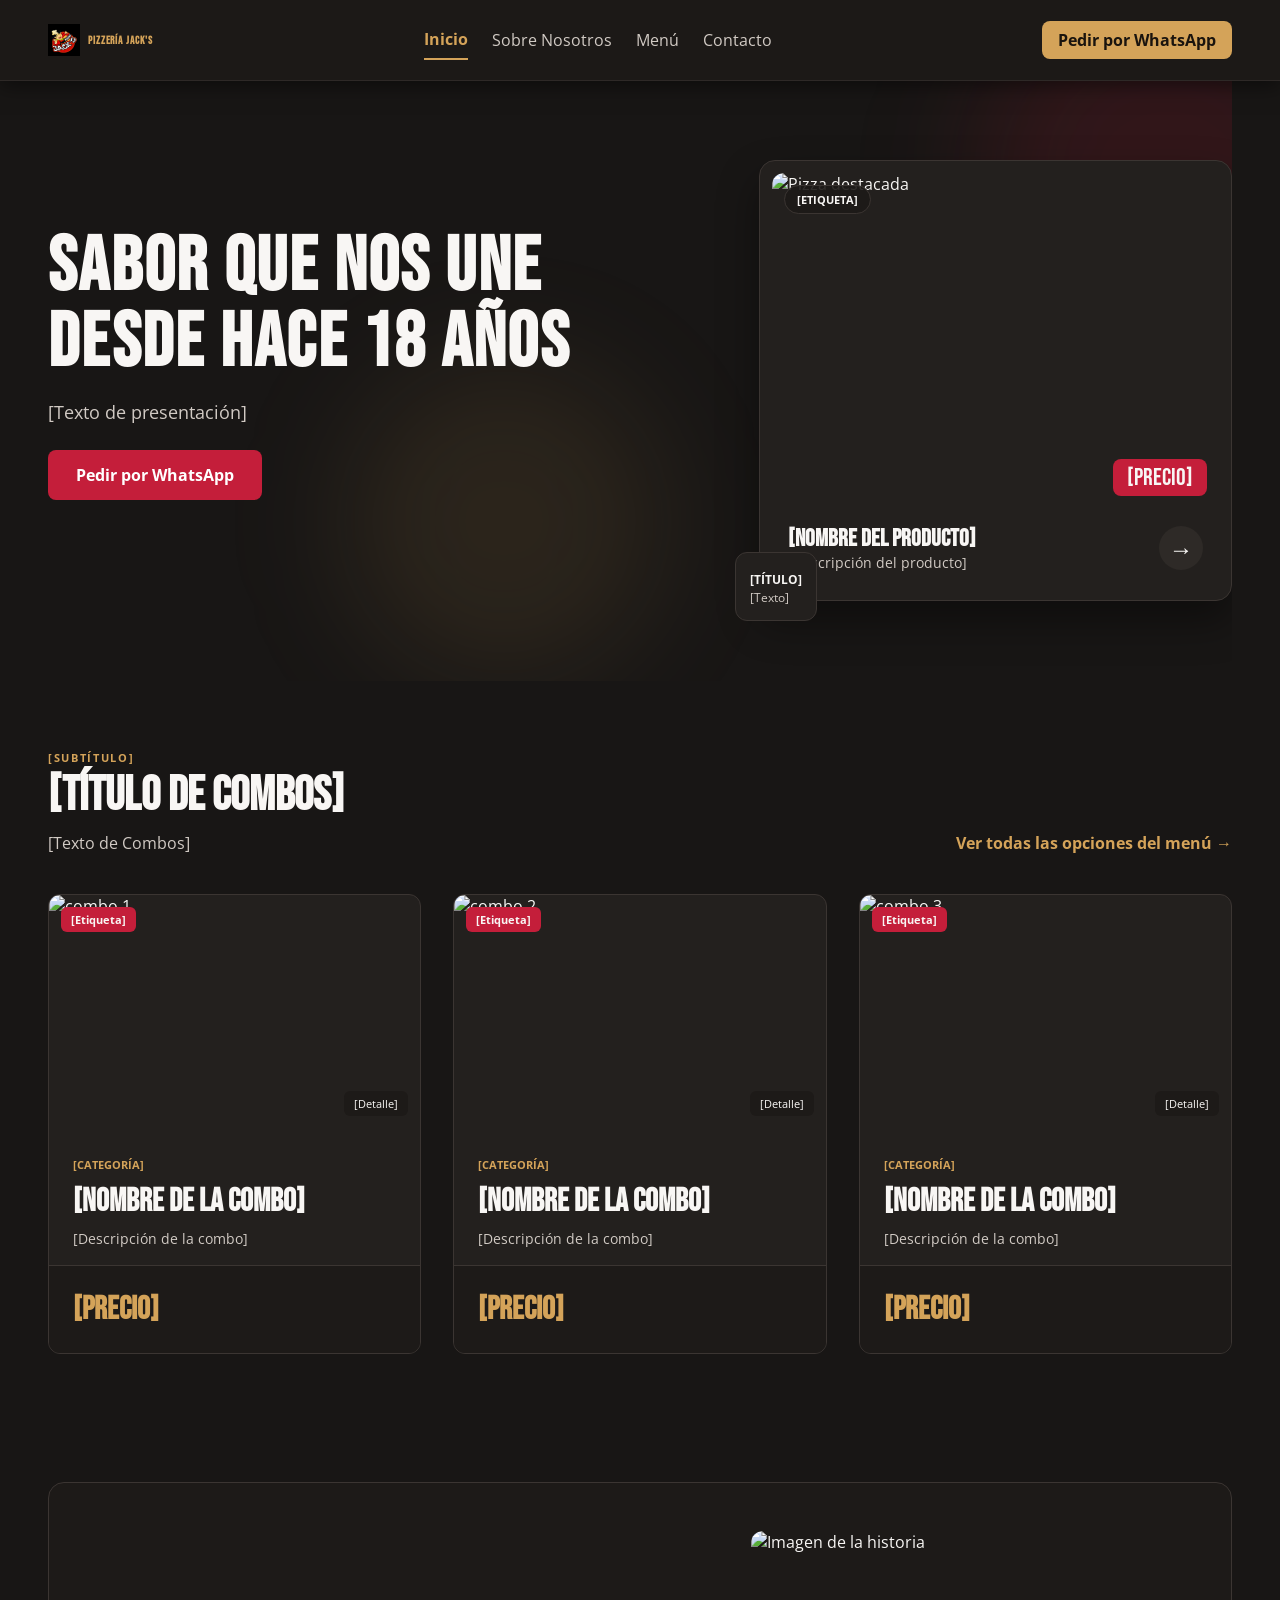
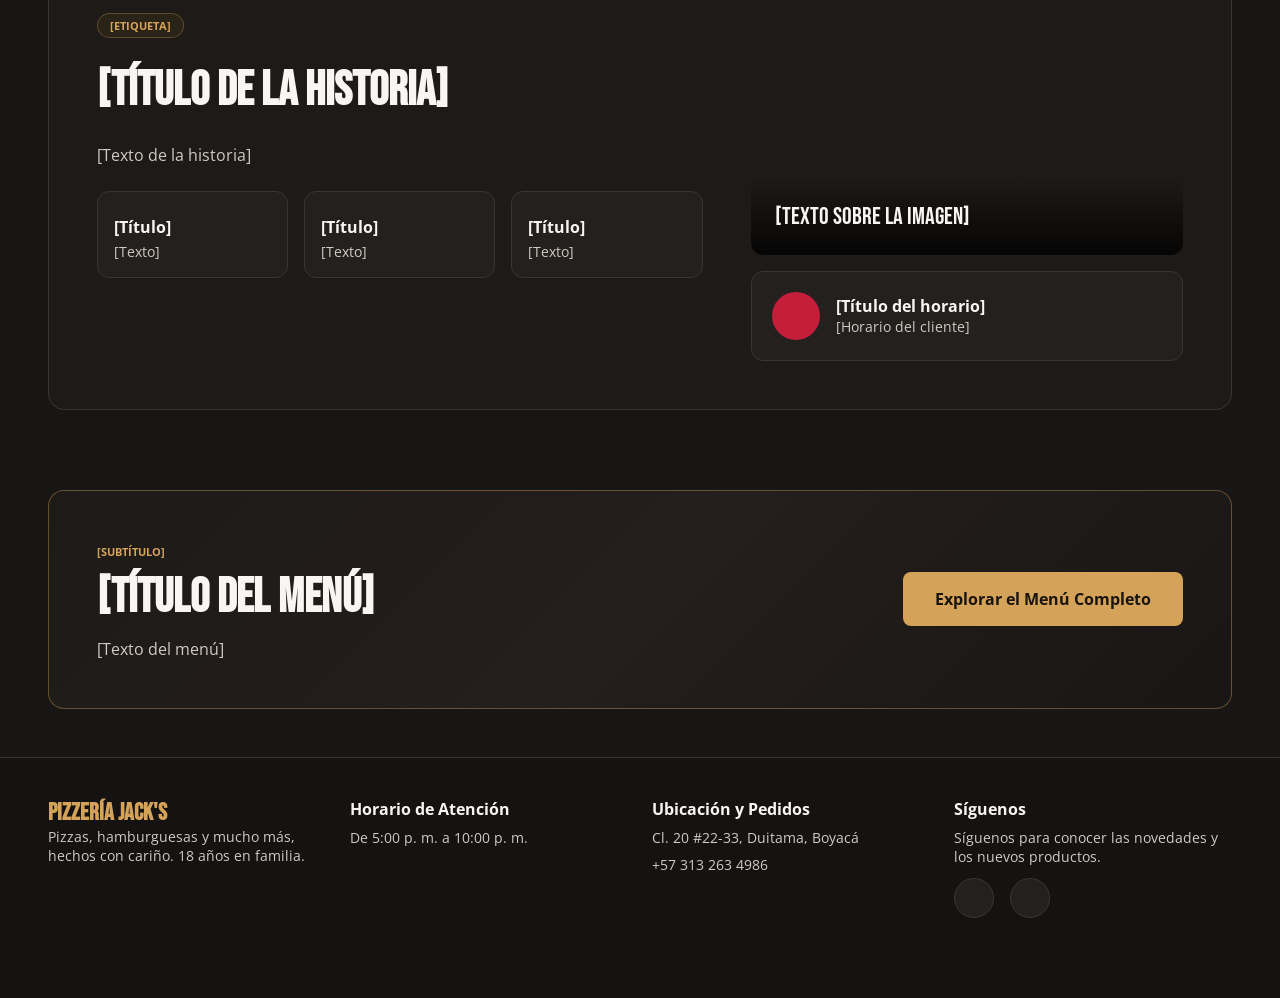
==== index.html @ e5edaada "Cambios" ====
<!DOCTYPE html>
<html lang="es">
<head>
    <meta charset="utf-8">
    <meta content="width=device-width, initial-scale=1.0" name="viewport">

    <title>Pizzería JACK'S</title>

    <link href="https://fonts.googleapis.com" rel="preconnect">
    <link crossorigin="" href="https://fonts.gstatic.com" rel="preconnect">
    <link href="https://fonts.googleapis.com/css2?family=Bebas+Neue&family=Open+Sans:wght@300..800&display=swap" rel="stylesheet">

    <link rel="stylesheet" href="css/styles.css">
</head>

<body>
 
    <header class="header">
        <div class="header-contenido">

            <div class="logo-contenedor">
                <img
                    src="assets/logo/logo-jacks.jpeg"
                    alt="Pizzería JACK'S Logo"
                    class="logo"
                >

                <div class="nombre-pizzeria">
                    <span>Pizzería JACK'S</span>
                </div>
            </div>

            <!-- Botón para abrir el menú en celulares -->
            <button
                class="boton-menu-movil"
                type="button"
                aria-label="Abrir menú de navegación"
                aria-expanded="false"
                aria-controls="menu-principal"
            >
                <span></span>
                <span></span>
                <span></span>
            </button>

            <nav
                class="navegacion"
                id="menu-principal"
                aria-label="Navegación principal"
            >
                <a href="index.html" class="activo">Inicio</a>
                <a href="sobre-nosotros.html">Sobre Nosotros</a>
                <a href="menu.html">Menú</a>
                <a href="contacto.html">Contacto</a>
            </nav>

            <div class="acciones">
                <a
                    class="boton-whatsapp"
                    href="https://api.whatsapp.com/send?phone=573132634986"
                    target="_blank"
                    rel="noopener noreferrer"
                >
                    <span class="texto-boton-whatsapp">
                        Pedir por WhatsApp
                    </span>
                </a>
            </div>

        </div>
    </header>




    <main>

    <section class="hero">

        <div class="decoracion decoracion-derecha"></div>
        <div class="decoracion decoracion-izquierda"></div>

        <div class="hero-grid">

            <div class="hero-texto">

                <h1>Sabor que nos une desde hace 18 años</h1>

                <p>[Texto de presentación]</p>

                <div class="botones">
                    <a
                        href="https://api.whatsapp.com/send?phone=573132634986"
                        target="_blank"
                        class="boton-pedir"
                    >
                        Pedir por WhatsApp
                    </a>
                </div>

            </div>


            <div class="pizza-destacada">

                <div class="pizza-card">

                    <div class="pizza-imagen">
                        <img src="" alt="Pizza destacada">

                        <span class="estrella">[Etiqueta]</span>
                        <span class="precio">[Precio]</span>
                    </div>

                    <div class="pizza-info">
                        <div>
                            <h2>[Nombre del producto]</h2>
                            <p>[Descripción del producto]</p>
                        </div>

                        <a
                            href="https://api.whatsapp.com/send?phone=573132634986"
                            target="_blank"
                            class="flecha"
                        >
                            →
                        </a>
                    </div>

                </div>

                <div class="recien-horneada">
                    
                    <div>
                        <strong>[Título]</strong>
                        <p>[Texto]</p>
                    </div>
                </div>

            </div>

        </div>
    </section>


    <section class="Combos" id="combos">

        <div class="titulo-seccion">
            <div>
                <span class="mini-titulo">[Subtítulo]</span>
                <h2>[Título de Combos]</h2>
                <p>[Texto de Combos]</p>
            </div>

            <a href="#">Ver todas las opciones del menú →</a>
        </div>


        <div class="Combos-grid">

            <div class="combo-card">
                <div class="combo-imagen">
                    <img src="" alt="combo 1">
                    <span>[Etiqueta]</span>
                    <small>[Detalle]</small>
                </div>

                <div class="combo-contenido">
                    <span>[Categoría]</span>
                    <h3>[Nombre de la combo]</h3>
                    <p>[Descripción de la combo]</p>

                    <div class="combo-precio">
                        <div>
                            <strong>[Precio]</strong>
                        </div>

                    </div>
                </div>
            </div>


            <div class="combo-card">
                <div class="combo-imagen">
                    <img src="" alt="combo 2">
                    <span>[Etiqueta]</span>
                    <small>[Detalle]</small>
                </div>

                <div class="combo-contenido">
                    <span>[Categoría]</span>
                    <h3>[Nombre de la combo]</h3>
                    <p>[Descripción de la combo]</p>

                    <div class="combo-precio">
                        <div>
                            <strong>[Precio]</strong>
                        </div>

                        <!--<a href="#">🛒 Pedir Esta combo</a>-->
                    </div>
                </div>
            </div>


            <div class="combo-card">
                <div class="combo-imagen">
                    <img src="" alt="combo 3">
                    <span>[Etiqueta]</span>
                    <small>[Detalle]</small>
                </div>

                <div class="combo-contenido">
                    <span>[Categoría]</span>
                    <h3>[Nombre de la combo]</h3>
                    <p>[Descripción de la combo]</p>

                    <div class="combo-precio">
                        <div>
                            <strong>[Precio]</strong>
                        </div>
                    </div>
                </div>
            </div>

        </div>
    </section>


    <section class="esencia" id="nosotros">

        <div class="esencia-contenido">

            <div class="historia">
                <span class="etiqueta">[Etiqueta]</span>

                <h2>[Título de la historia]</h2>

                <p>[Texto de la historia]</p>

                <div class="pilares">

                    <div>
                        <span></span>
                        <h4>[Título]</h4>
                        <p>[Texto]</p>
                    </div>

                    <div>
                        <span></span>
                        <h4>[Título]</h4>
                        <p>[Texto]</p>
                    </div>

                    <div>
                        <span></span>
                        <h4>[Título]</h4>
                        <p>[Texto]</p>
                    </div>

                </div>
            </div>


            <div class="visual">

                <div class="visual-imagen">
                    <img src="" alt="Imagen de la historia">
                    <p>[Texto sobre la imagen]</p>
                </div>

                <div class="horario">
                    <span></span>
                    <div>
                        <strong>[Título del horario]</strong>
                        <p>[Horario del cliente]</p>
                    </div>
                </div>

            </div>

        </div>
    </section>


    <section class="menu-final" id="menu">

        <div>
            <span>[Subtítulo]</span>

            <h2>[Título del menú]</h2>

            <p>[Texto del menú]</p>
        </div>

        <a href="#">Explorar el Menú Completo</a>

    </section>

    </main>


    <footer>
        <div class="footer-grid">

            <div>
                <h3>Pizzería JACK'S</h3>
                <p>Pizzas, hamburguesas y mucho más, hechos con cariño. 18 años en familia.</p>
            </div>

            <div>
                <h4>Horario de Atención</h4>
                <p>De 5:00 p. m. a 10:00 p. m.</p>
            </div>

            <div>
                <h4>Ubicación y Pedidos</h4>
                <p>Cl. 20 #22-33, Duitama, Boyacá</p>
                <p>+57 313 263 4986</p>
            </div>

            <div>
                <h4>Síguenos</h4>
                <p>Síguenos para conocer las novedades y los nuevos productos.</p>

                <div class="redes">
                    <a href="#"></a>
                    <a href="#"></a>
                </div>
            </div>

        </div>
    </footer>

    <script src="js/main.js"></script>
    <script src="js/menu-movil.js"></script>

</body>
</html>
---- css/styles.css ----
* {
    box-sizing: border-box;
    margin: 0;
    padding: 0;
}

body {
    font-family: 'Open Sans', sans-serif;
    background-color: #181615;
    color: #F8F6F4;
    min-height: 100vh;
    display: flex;
    flex-direction: column;
}

a {
    text-decoration: none;
    color: inherit;
}

img {
    max-width: 100%;
    display: block;
}

/* HEADER */

.header {
    position: fixed;
    top: 0;
    left: 0;
    right: 0;
    z-index: 50;
    background-color: rgba(29, 26, 24, 0.95);
    backdrop-filter: blur(12px);
    border-bottom: 1px solid rgba(59, 53, 50, 0.6);
    box-shadow: 0 4px 20px rgba(0, 0, 0, 0.5);
}

.header-contenido {
    height: 80px;
    max-width: 1280px;
    margin: auto;
    padding: 0 48px;
    display: flex;
    align-items: center;
    justify-content: space-between;
    gap: 16px;
}

.logo-contenedor {
    display: flex;
    align-items: center;
    gap: 8px;
}

.logo {
    height: 32px;
    width: auto;
    object-fit: contain;
}

.nombre-pizzeria {
    display: flex;
    flex-direction: column;
}

.nombre-pizzeria span:first-child {
    font-family: 'Bebas Neue', sans-serif;
    font-size: 24px;
    text-transform: uppercase;
}

.nombre-pizzeria span:last-child {
    color: #D4A359;
    font-size: 11px;
    letter-spacing: 0.08em;
    text-transform: uppercase;
    font-weight: bold;
}

.navegacion {
    display: flex;
    align-items: center;
    gap: 24px;
}

.navegacion a {
    color: #D1CAC4;
    padding: 8px 0;
    transition: 0.3s;
}

.navegacion a:hover,
.navegacion .activo {
    color: #D4A359;
}

.navegacion .activo {
    font-weight: bold;
    border-bottom: 2px solid #D4A359;
}

.acciones {
    display: flex;
    align-items: center;
    gap: 16px;
}

.boton-whatsapp {
    background-color: #D4A359;
    color: #1A140E;
    padding: 8px 16px;
    border-radius: 8px;
    font-weight: bold;
    display: flex;
    align-items: center;
    gap: 4px;
}

.usuario {
    width: 32px;
    height: 32px;
    border-radius: 50%;
    background-color: #C41E3A;
    display: flex;
    align-items: center;
    justify-content: center;
}

/* CONTENIDO PRINCIPAL */

main {
    width: 100%;
    padding-top: 80px;
    flex-grow: 1;
    max-width: 1280px;
    margin: auto;
    padding-left: 48px;
    padding-right: 48px;
}

/* HERO */

.hero {
    position: relative;
    padding: 80px 0;
    overflow: hidden;
}

.hero-grid {
    display: grid;
    grid-template-columns: 7fr 5fr;
    gap: 48px;
    align-items: center;
}

.decoracion {
    position: absolute;
    border-radius: 50%;
    filter: blur(60px);
    pointer-events: none;
}

.decoracion-derecha {
    width: 384px;
    height: 384px;
    right: -128px;
    top: -96px;
    background-color: rgba(196, 30, 58, 0.15);
}

.decoracion-izquierda {
    width: 320px;
    height: 320px;
    left: 25%;
    bottom: 0;
    background-color: rgba(212, 163, 89, 0.10);
}

.hero-texto {
    display: flex;
    flex-direction: column;
    z-index: 10;
}

.etiquetas {
    display: flex;
    flex-wrap: wrap;
    gap: 8px;
    margin-bottom: 16px;
}

.etiquetas span {
    padding: 4px 12px;
    border-radius: 999px;
    background-color: #2E2A27;
    border: 1px solid #3B3532;
    font-size: 12px;
}

.hero h1 {
    font-family: 'Bebas Neue', sans-serif;
    font-size: 76px;
    line-height: 76px;
    letter-spacing: 0.03em;
    text-transform: uppercase;
    margin-bottom: 16px;
}

.hero h1 span {
    color: #C41E3A;
}

.hero-texto > p {
    color: #D1CAC4;
    font-size: 18px;
    line-height: 28px;
    margin-bottom: 16px;
    max-width: 672px;
}

.hero-texto strong {
    color: #F8F6F4;
}

.botones {
    display: flex;
    flex-wrap: wrap;
    align-items: center;
    gap: 16px;
    margin: 8px 0 32px;
}

.boton-menu,
.boton-pedir {
    display: flex;
    align-items: center;
    justify-content: center;
    gap: 8px;
    padding: 14px 28px;
    border-radius: 8px;
    font-weight: bold;
}

.boton-menu {
    background-color: #D4A359;
    color: #1A140E;
}

.boton-pedir {
    background-color: #C41E3A;
    color: white;
}

.estadisticas {
    display: grid;
    grid-template-columns: repeat(3, 1fr);
    gap: 16px;
    padding: 16px;
    max-width: 576px;
    background-color: #23201E;
    border: 1px solid #3B3532;
    border-radius: 12px;
}

.estadisticas div {
    display: flex;
    flex-direction: column;
}

.estadisticas span {
    font-family: 'Bebas Neue', sans-serif;
    font-size: 32px;
    color: #D4A359;
}

.estadisticas div:nth-child(2) span {
    color: #F8F6F4;
}

.estadisticas div:nth-child(3) span {
    color: #C41E3A;
}

.estadisticas p {
    color: #D1CAC4;
    font-size: 11px;
    text-transform: uppercase;
}

/* PIZZA */

.pizza-destacada {
    position: relative;
}

.pizza-card {
    background-color: #23201E;
    border: 1px solid #3B3532;
    border-radius: 16px;
    padding: 12px;
    box-shadow: 0 20px 40px rgba(0, 0, 0, 0.4);
    overflow: hidden;
}

.pizza-imagen {
    position: relative;
    width: 100%;
    aspect-ratio: 4 / 3;
    border-radius: 12px;
    overflow: hidden;
}

.pizza-imagen img {
    width: 100%;
    height: 100%;
    object-fit: cover;
}

.estrella,
.precio {
    position: absolute;
}

.estrella {
    top: 12px;
    left: 12px;
    background-color: rgba(29, 26, 24, 0.9);
    border: 1px solid #3B3532;
    padding: 6px 12px;
    border-radius: 999px;
    font-size: 11px;
    text-transform: uppercase;
    font-weight: bold;
}

.precio {
    bottom: 12px;
    right: 12px;
    background-color: #C41E3A;
    padding: 4px 14px;
    border-radius: 8px;
    font-family: 'Bebas Neue', sans-serif;
    font-size: 24px;
}

.pizza-info {
    padding: 16px;
    display: flex;
    align-items: center;
    justify-content: space-between;
}

.pizza-info h2 {
    font-family: 'Bebas Neue', sans-serif;
    font-size: 24px;
    text-transform: uppercase;
}

.pizza-info p {
    color: #D1CAC4;
    font-size: 14px;
}

.flecha {
    width: 44px;
    height: 44px;
    border-radius: 50%;
    background-color: #2E2A27;
    display: flex;
    align-items: center;
    justify-content: center;
    font-size: 24px;
}

.recien-horneada {
    position: absolute;
    bottom: -20px;
    left: -24px;
    background-color: #23201E;
    border: 1px solid #3B3532;
    padding: 14px;
    border-radius: 12px;
    display: flex;
    align-items: center;
    gap: 12px;
}

.recien-horneada strong {
    font-size: 12px;
    text-transform: uppercase;
}

.recien-horneada p {
    color: #D1CAC4;
    font-size: 12px;
}

/* Combos */

.Combos {
    width: 100%;
    padding: 64px 0;
}

.titulo-seccion {
    display: flex;
    justify-content: space-between;
    align-items: flex-end;
    margin-bottom: 40px;
    gap: 16px;
}

.mini-titulo {
    color: #D4A359;
    font-size: 11px;
    text-transform: uppercase;
    font-weight: bold;
    letter-spacing: 0.15em;
}

.titulo-seccion h2,
.esencia h2,
.menu-final h2 {
    font-family: 'Bebas Neue', sans-serif;
    font-size: 48px;
    text-transform: uppercase;
}

.titulo-seccion p {
    color: #D1CAC4;
    max-width: 576px;
    margin-top: 8px;
}

.titulo-seccion > a {
    color: #D4A359;
    font-weight: bold;
}

.Combos-grid {
    display: grid;
    grid-template-columns: repeat(3, 1fr);
    gap: 32px;
}

.combo-card {
    background-color: #23201E;
    border: 1px solid #3B3532;
    border-radius: 12px;
    overflow: hidden;
}

.combo-imagen {
    position: relative;
    width: 100%;
    aspect-ratio: 16 / 10;
    overflow: hidden;
}

.combo-imagen img {
    width: 100%;
    height: 100%;
    object-fit: cover;
}

.combo-imagen span,
.combo-imagen small {
    position: absolute;
    padding: 5px 10px;
    border-radius: 6px;
    font-size: 11px;
}

.combo-imagen span {
    top: 12px;
    left: 12px;
    background-color: #C41E3A;
    font-weight: bold;
}

.combo-imagen small {
    bottom: 12px;
    right: 12px;
    background-color: rgba(29, 26, 24, 0.9);
}

.combo-contenido {
    padding: 24px;
}

.combo-contenido > span {
    color: #D4A359;
    font-size: 11px;
    text-transform: uppercase;
    font-weight: bold;
}

.combo-contenido h3 {
    font-family: 'Bebas Neue', sans-serif;
    font-size: 32px;
    text-transform: uppercase;
    margin: 8px 0;
}

.combo-contenido > p {
    color: #D1CAC4;
    font-size: 14px;
    line-height: 20px;
    margin-bottom: 16px;
}

.combo-precio {
    margin: 0 -24px -24px;
    padding: 24px;
    background-color: #1D1A18;
    border-top: 1px solid #3B3532;
    display: flex;
    align-items: center;
    justify-content: space-between;
}

.combo-precio div {
    display: flex;
    flex-direction: column;
}

.combo-precio del {
    color: #A8A099;
    font-size: 14px;
}

.combo-precio strong {
    color: #D4A359;
    font-family: 'Bebas Neue', sans-serif;
    font-size: 32px;
}

.combo-precio a {
    background-color: #D4A359;
    color: #1A140E;
    padding: 10px 16px;
    border-radius: 8px;
    font-weight: bold;
}

/* ESENCIA */

.esencia {
    width: 100%;
    padding: 64px 0;
}

.esencia-contenido {
    background-color: #1D1A18;
    border: 1px solid #3B3532;
    border-radius: 16px;
    padding: 48px;
    display: grid;
    grid-template-columns: 7fr 5fr;
    gap: 48px;
    align-items: center;
}

.historia {
    display: flex;
    flex-direction: column;
    gap: 24px;
}

.etiqueta {
    width: fit-content;
    padding: 4px 12px;
    border-radius: 999px;
    background-color: #2A2318;
    border: 1px solid rgba(212, 163, 89, 0.3);
    color: #D4A359;
    font-size: 11px;
    font-weight: bold;
    text-transform: uppercase;
}

.historia > p {
    color: #D1CAC4;
    line-height: 24px;
}

.pilares {
    display: grid;
    grid-template-columns: repeat(3, 1fr);
    gap: 16px;
}

.pilares > div {
    background-color: #23201E;
    border: 1px solid #3B3532;
    padding: 16px;
    border-radius: 12px;
}

.pilares span {
    font-size: 24px;
}

.pilares h4 {
    margin: 8px 0 4px;
}

.pilares p {
    color: #D1CAC4;
    font-size: 14px;
}

.visual {
    display: flex;
    flex-direction: column;
    gap: 16px;
}

.visual-imagen {
    position: relative;
    width: 100%;
    aspect-ratio: 4 / 3;
    border-radius: 12px;
    overflow: hidden;
}

.visual-imagen img {
    width: 100%;
    height: 100%;
    object-fit: cover;
}

.visual-imagen p {
    position: absolute;
    bottom: 0;
    left: 0;
    width: 100%;
    padding: 24px;
    font-family: 'Bebas Neue', sans-serif;
    font-size: 24px;
    text-transform: uppercase;
    background: linear-gradient(transparent, rgba(0, 0, 0, 0.8));
}

.horario {
    background-color: #23201E;
    border: 1px solid #3B3532;
    padding: 20px;
    border-radius: 12px;
    display: flex;
    align-items: center;
    gap: 16px;
}

.horario > span {
    width: 48px;
    height: 48px;
    border-radius: 50%;
    background-color: #C41E3A;
    display: flex;
    align-items: center;
    justify-content: center;
}

.horario p {
    color: #D1CAC4;
    font-size: 14px;
}

/* MENU FINAL */

.menu-final {
    width: 100%;
    margin: 16px 0 48px;
    padding: 48px;
    border: 1px solid rgba(212, 163, 89, 0.4);
    border-radius: 16px;
    background: linear-gradient(
        135deg,
        #1D1A18,
        #241E1C,
        #181615
    );
    display: flex;
    align-items: center;
    justify-content: space-between;
    gap: 32px;
}

.menu-final > div {
    max-width: 672px;
}

.menu-final span {
    color: #D4A359;
    font-size: 11px;
    font-weight: bold;
    text-transform: uppercase;
}

.menu-final h2 {
    color: #F8F6F4;
    margin: 8px 0 12px;
}

.menu-final p {
    color: #D1CAC4;
}

.menu-final > a {
    background-color: #D4A359;
    color: #1A140E;
    padding: 16px 32px;
    border-radius: 8px;
    font-weight: bold;
    white-space: nowrap;
}

/* FOOTER */

footer {
    width: 100%;
    background-color: #141312;
    border-top: 1px solid #3B3532;
    padding: 40px 48px;
}

.footer-grid {
    max-width: 1280px;
    margin: auto;
    display: grid;
    grid-template-columns: repeat(4, 1fr);
    gap: 24px;
    margin-bottom: 40px;
}

.footer-grid h3 {
    font-family: 'Bebas Neue', sans-serif;
    color: #D4A359;
    font-size: 24px;
}

.footer-grid h4 {
    margin-bottom: 8px;
}

.footer-grid p {
    color: #D1CAC4;
    font-size: 14px;
    margin-bottom: 8px;
}

.footer-grid strong {
    color: #D4A359;
}

.redes {
    display: flex;
    gap: 16px;
    margin-top: 12px;
}

.redes a {
    color: #D1CAC4;
    font-weight: 700;
    font-size: 14px;
    text-decoration: none;
    width: 40px;
    height: 40px;
    border-radius: 50%;
    background-color: #23201E;
    border: 1px solid #3B3532;
    display: flex;
    align-items: center;
    justify-content: center;
}

.copyright {
    max-width: 1280px;
    margin: auto;
    padding: 12px 16px;
    text-align: center;
    color: #D1CAC4;
    background-color: #1D1A18;
    border: 1px solid #3B3532;
    border-radius: 8px;
    font-size: 14px;
}

/* RESPONSIVE */

@media (max-width: 900px) {

    .navegacion {
        display: none;
    }

    .hero-grid,
    .esencia-contenido {
        grid-template-columns: 1fr;
    }

    .Combos-grid {
        grid-template-columns: 1fr 1fr;
    }

    .footer-grid {
        grid-template-columns: 1fr 1fr;
    }

    .hero h1 {
        font-size: 56px;
        line-height: 58px;
    }
}

@media (max-width: 600px) {

    .header-contenido,
    main,
    footer {
        padding-left: 20px;
        padding-right: 20px;
    }

    .boton-whatsapp span:last-child {
        display: none;
    }

    .hero {
        padding: 40px 0;
    }

    .hero h1 {
        font-size: 42px;
        line-height: 44px;
    }

    .estadisticas,
    .pilares,
    .Combos-grid,
    .footer-grid {
        grid-template-columns: 1fr;
    }

    .titulo-seccion,
    .menu-final {
        flex-direction: column;
        align-items: flex-start;
    }

    .titulo-seccion h2,
    .esencia h2,
    .menu-final h2 {
        font-size: 36px;
    }

    .esencia-contenido,
    .menu-final {
        padding: 24px;
    }

    .recien-horneada {
        left: 10px;
    }
}





/* ===== PÁGINAS INTERNAS ===== */

html {
    scroll-behavior: smooth;
}

.page-hero {
    padding: 64px 0 32px;
}

.page-hero h1 {
    font-family: 'Bebas Neue', sans-serif;
    font-size: 64px;
    line-height: 64px;
    letter-spacing: 0.03em;
    text-transform: uppercase;
    margin: 8px 0 12px;
}

.page-hero p {
    color: #D1CAC4;
    font-size: 18px;
    line-height: 28px;
    max-width: 672px;
}

/* SOBRE NOSOTROS */

.nosotros-historia {
    padding: 32px 0 48px;
}

.nosotros-grid {
    display: grid;
    grid-template-columns: 5fr 7fr;
    gap: 48px;
    align-items: center;
    padding: 48px;
    background-color: #1D1A18;
    border: 1px solid #3B3532;
    border-radius: 16px;
}

.nosotros-imagen {
    width: 100%;
    aspect-ratio: 4 / 3;
    border-radius: 12px;
    overflow: hidden;
    border: 1px solid #3B3532;
    background-color: #2E2A27;
}

.nosotros-imagen img {
    width: 100%;
    height: 100%;
    object-fit: cover;
}

.nosotros-texto {
    display: flex;
    flex-direction: column;
    gap: 16px;
}

.nosotros-texto h2 {
    font-family: 'Bebas Neue', sans-serif;
    font-size: 48px;
    text-transform: uppercase;
}

.nosotros-texto p {
    color: #D1CAC4;
    line-height: 24px;
}

.mision-vision {
    display: grid;
    grid-template-columns: 1fr 1fr;
    gap: 32px;
    padding-bottom: 48px;
}

.mv-card {
    background-color: #23201E;
    border: 1px solid #3B3532;
    border-radius: 12px;
    padding: 32px;
}

.mv-card h3 {
    font-family: 'Bebas Neue', sans-serif;
    font-size: 32px;
    text-transform: uppercase;
    margin: 8px 0;
}

.mv-card p {
    color: #D1CAC4;
    line-height: 24px;
}

.valores {
    padding-bottom: 48px;
}

/* MENÚ */

.menu-categorias {
    position: sticky;
    top: 80px;
    z-index: 40;
    display: flex;
    gap: 12px;
    padding: 12px 0;
    overflow-x: auto;
    background-color: rgba(24, 22, 21, 0.95);
    backdrop-filter: blur(12px);
    border-bottom: 1px solid #3B3532;
}

.menu-categorias a {
    padding: 8px 18px;
    border-radius: 999px;
    background-color: #2E2A27;
    border: 1px solid #3B3532;
    color: #D1CAC4;
    font-size: 14px;
    font-weight: bold;
    white-space: nowrap;
    transition: 0.3s;
}

.menu-categorias a:hover {
    background-color: #D4A359;
    border-color: #D4A359;
    color: #1A140E;
}

.categoria {
    padding: 48px 0 16px;
    scroll-margin-top: 140px;
}

.categoria-titulo {
    font-family: 'Bebas Neue', sans-serif;
    font-size: 40px;
    font-weight: 400;
    text-transform: uppercase;
    letter-spacing: 0.03em;
    padding-left: 16px;
    border-left: 4px solid #C41E3A;
    margin-bottom: 24px;
}

.productos-grid {
    display: grid;
    grid-template-columns: repeat(3, 1fr);
    gap: 24px;
}

.producto-card {
    background-color: #23201E;
    border: 1px solid #3B3532;
    border-radius: 12px;
    overflow: hidden;
    transition: 0.3s;
}

.producto-card:hover {
    border-color: rgba(212, 163, 89, 0.5);
}

.producto-imagen {
    width: 100%;
    aspect-ratio: 16 / 10;
    overflow: hidden;
    background-color: #2E2A27;
}

.producto-imagen img {
    width: 100%;
    height: 100%;
    object-fit: cover;
}

.producto-contenido {
    padding: 20px;
}

.producto-contenido h3 {
    font-family: 'Bebas Neue', sans-serif;
    font-size: 28px;
    font-weight: 400;
    text-transform: uppercase;
}

.producto-contenido p {
    color: #D1CAC4;
    font-size: 14px;
    line-height: 20px;
    margin: 4px 0 12px;
}

.producto-precio {
    color: #D4A359;
    font-family: 'Bebas Neue', sans-serif;
    font-size: 28px;
}

/* CONTACTO */

.contacto-grid {
    display: grid;
    grid-template-columns: 5fr 7fr;
    gap: 32px;
    padding: 32px 0 48px;
}

.contacto-info {
    display: flex;
    flex-direction: column;
    gap: 16px;
}

.info-card {
    display: flex;
    align-items: center;
    gap: 16px;
    padding: 20px;
    background-color: #23201E;
    border: 1px solid #3B3532;
    border-radius: 12px;
}

.info-card > span {
    width: 48px;
    height: 48px;
    flex-shrink: 0;
    border-radius: 50%;
    background-color: #C41E3A;
    display: flex;
    align-items: center;
    justify-content: center;
}

.info-card p {
    color: #D1CAC4;
    font-size: 14px;
}

.contacto-form {
    display: flex;
    flex-direction: column;
    gap: 16px;
    padding: 32px;
    background-color: #1D1A18;
    border: 1px solid #3B3532;
    border-radius: 16px;
}

.contacto-form h2 {
    font-family: 'Bebas Neue', sans-serif;
    font-size: 36px;
    font-weight: 400;
    text-transform: uppercase;
}

.campo {
    display: flex;
    flex-direction: column;
    gap: 6px;
}

.campo label {
    font-size: 14px;
    font-weight: 600;
    color: #D1CAC4;
}

.campo input,
.campo textarea {
    width: 100%;
    padding: 12px 14px;
    background-color: #23201E;
    border: 1px solid #3B3532;
    border-radius: 8px;
    color: #F8F6F4;
    font-family: inherit;
    font-size: 16px;
}

.campo input:focus,
.campo textarea:focus {
    outline: none;
    border-color: #D4A359;
}

.campo textarea {
    min-height: 140px;
    resize: vertical;
}

.contacto-form button {
    align-self: flex-start;
    padding: 14px 28px;
    background-color: #D4A359;
    color: #1A140E;
    border: none;
    border-radius: 8px;
    font-family: inherit;
    font-size: 16px;
    font-weight: bold;
    cursor: pointer;
    transition: 0.3s;
}

.contacto-form button:hover {
    background-color: #C39248;
}

.mapa {
    width: 100%;
    aspect-ratio: 16 / 6;
    margin-bottom: 48px;
    display: flex;
    align-items: center;
    justify-content: center;
    background-color: #23201E;
    border: 1px solid #3B3532;
    border-radius: 16px;
    overflow: hidden;
    color: #D1CAC4;
}

.mapa iframe {
    width: 100%;
    height: 100%;
    border: 0;
}

.contacto-embed iframe {
    width: 100%;
    min-height: 700px;
    border: 0;
    border-radius: 8px;
    background-color: #ffffff;
}


/* ===== MENU DE NAVEGACION MOVIL ===== */

.header-contenido {
    position: relative;
}

/* Botón hamburguesa */

.boton-menu-movil {
    display: none;
    width: 42px;
    height: 42px;
    border: 1px solid #3B3532;
    border-radius: 8px;
    background-color: #23201E;
    cursor: pointer;
    align-items: center;
    justify-content: center;
    flex-direction: column;
    gap: 5px;
}

.boton-menu-movil span {
    display: block;
    width: 21px;
    height: 2px;
    background-color: #D4A359;
    border-radius: 2px;
    transition: 0.3s;
}

/* Pantallas pequeñas y tablets */

@media (max-width: 900px) {

    .boton-menu-movil {
        display: flex;
    }

    .navegacion.abierta {
        display: flex;
        position: absolute;
        top: 80px;
        left: 0;
        right: 0;
        flex-direction: column;
        align-items: stretch;
        gap: 0;
        padding: 12px 24px;
        background-color: rgba(29, 26, 24, 0.98);
        border-bottom: 1px solid #3B3532;
        box-shadow: 0 8px 20px rgba(0, 0, 0, 0.5);
    }

    .navegacion.abierta a {
        padding: 14px 8px;
        border-bottom: 1px solid #3B3532;
    }

    .navegacion.abierta a:last-child {
        border-bottom: none;
    }
}

/* Ajustes para celulares */

@media (max-width: 600px) {

    .header-contenido {
        gap: 8px;
    }

    .logo {
        height: 28px;
    }

    .nombre-pizzeria span:first-child {
        font-size: 20px;
    }

    .boton-whatsapp {
        padding: 8px 10px;
    }

    .texto-boton-whatsapp {
        font-size: 0;
    }

    .texto-boton-whatsapp::after {
        content: "WhatsApp";
        font-size: 12px;
    }
}
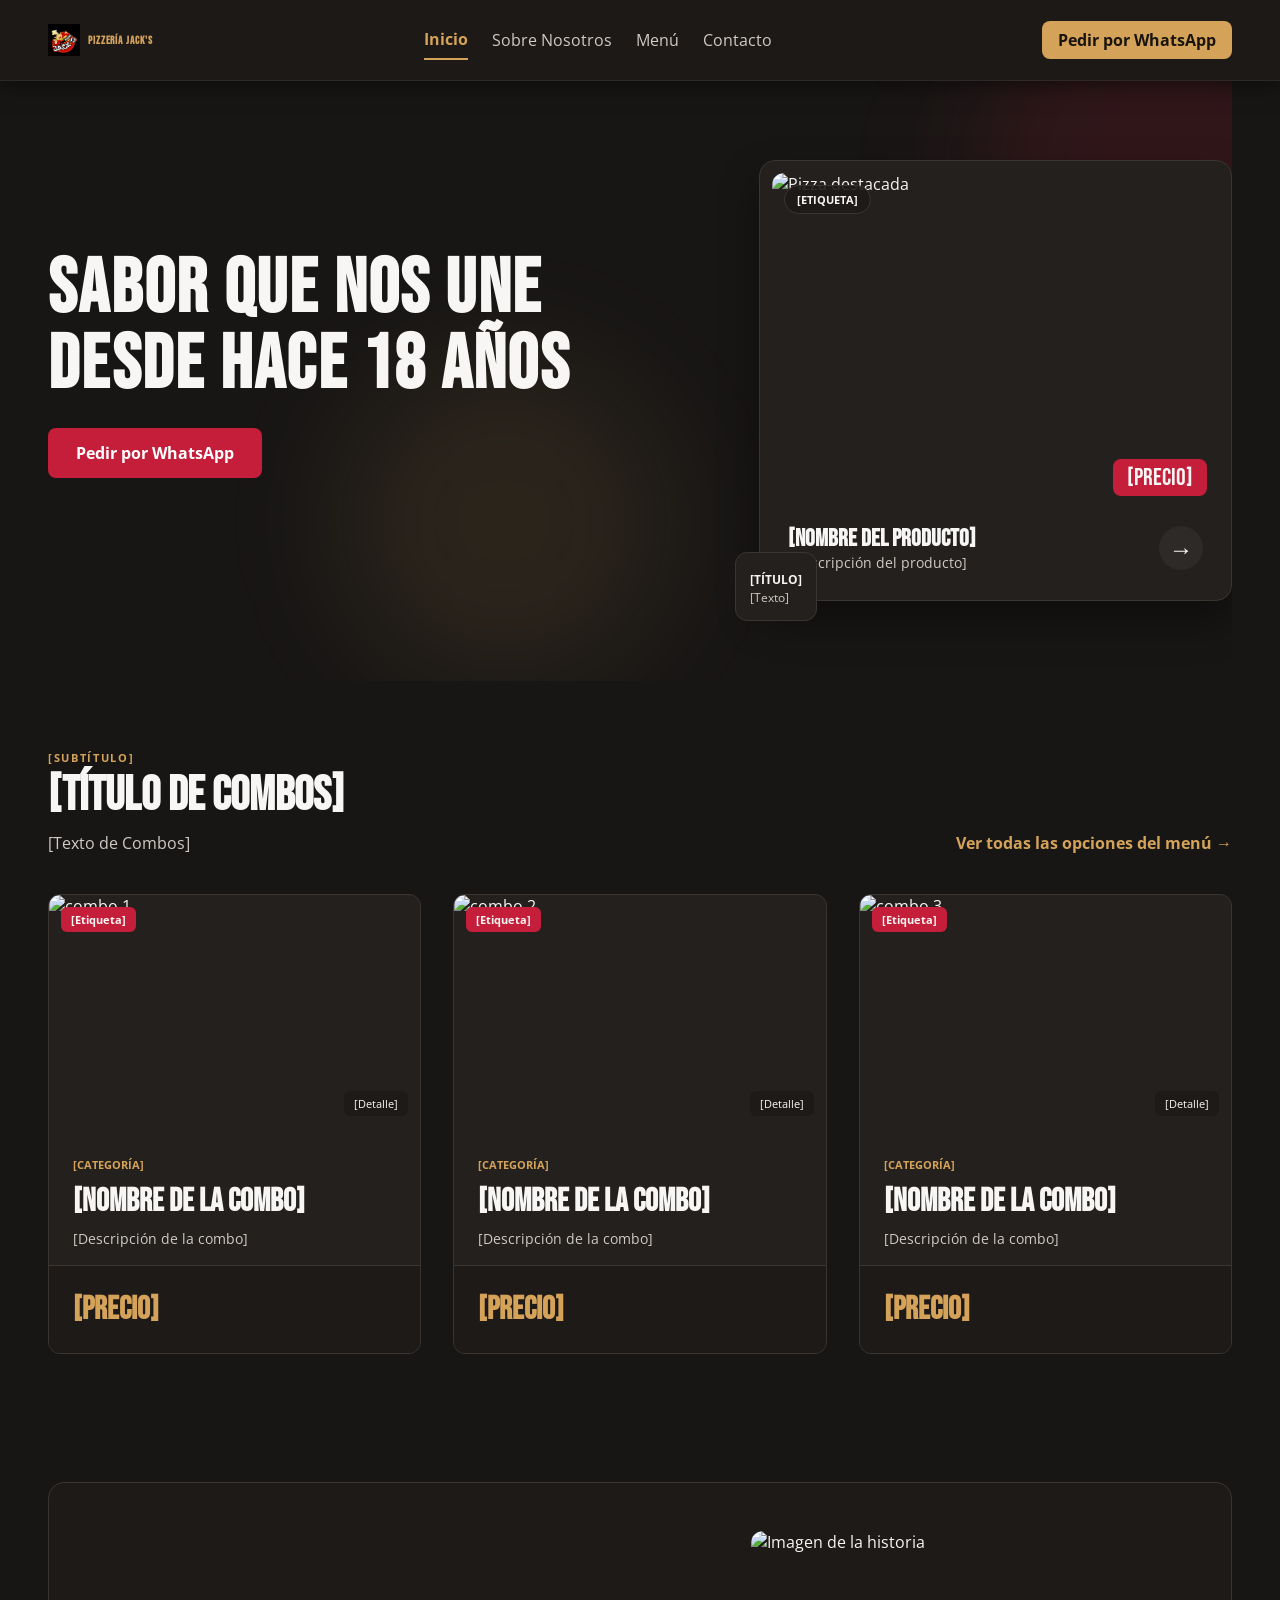
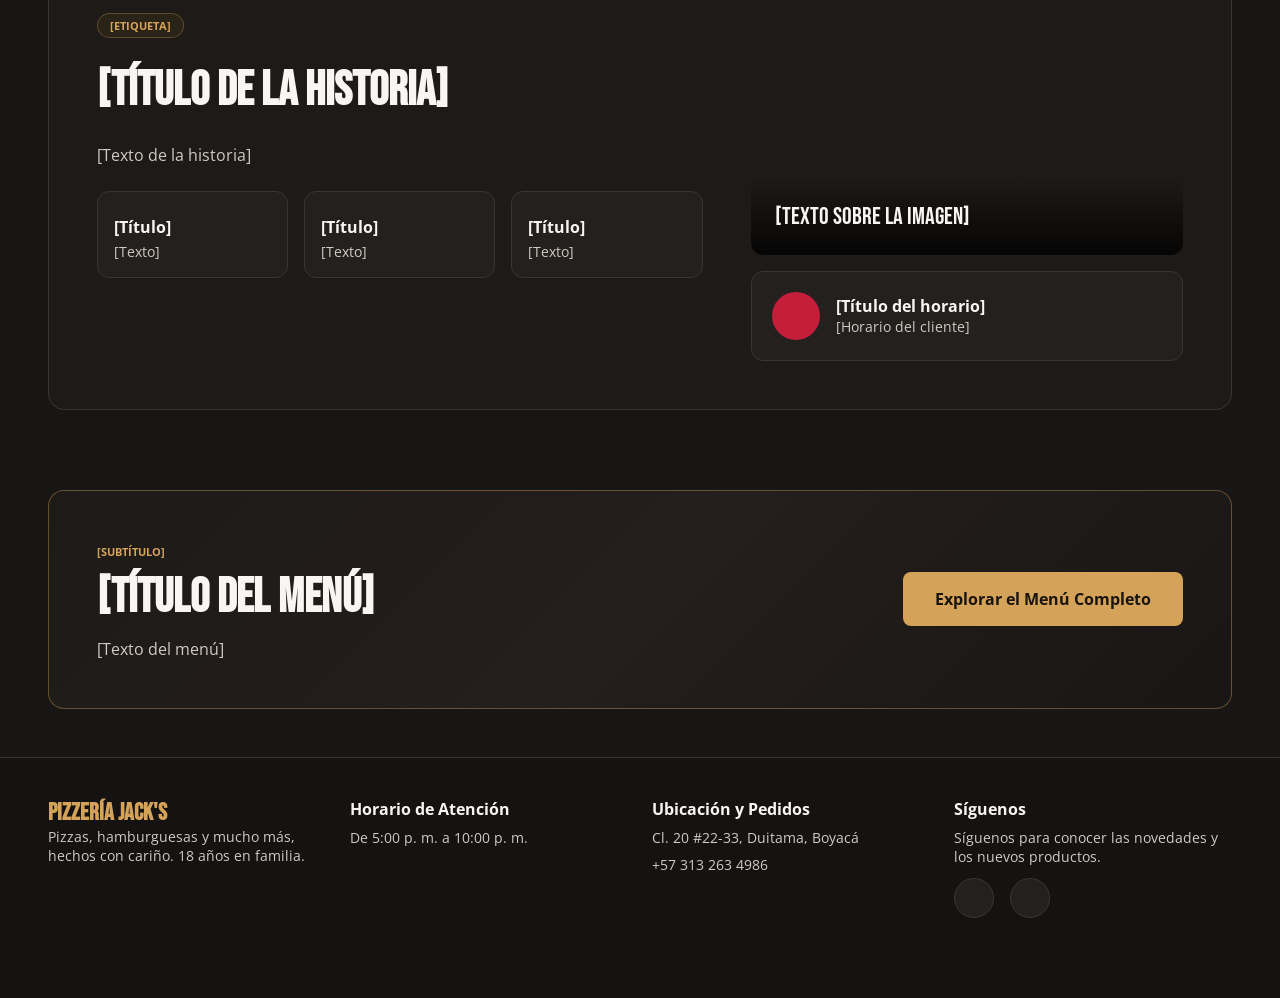
==== commit 6b364e88: "Arreglo" ====
--- a/index.html
+++ b/index.html
@@ -85,9 +85,6 @@
             <div class="hero-texto">
 
                 <h1>Sabor que nos une desde hace 18 años</h1>
-
-                <p>[Texto de presentación]</p>
-
                 <div class="botones">
                     <a
                         href="https://api.whatsapp.com/send?phone=573132634986"
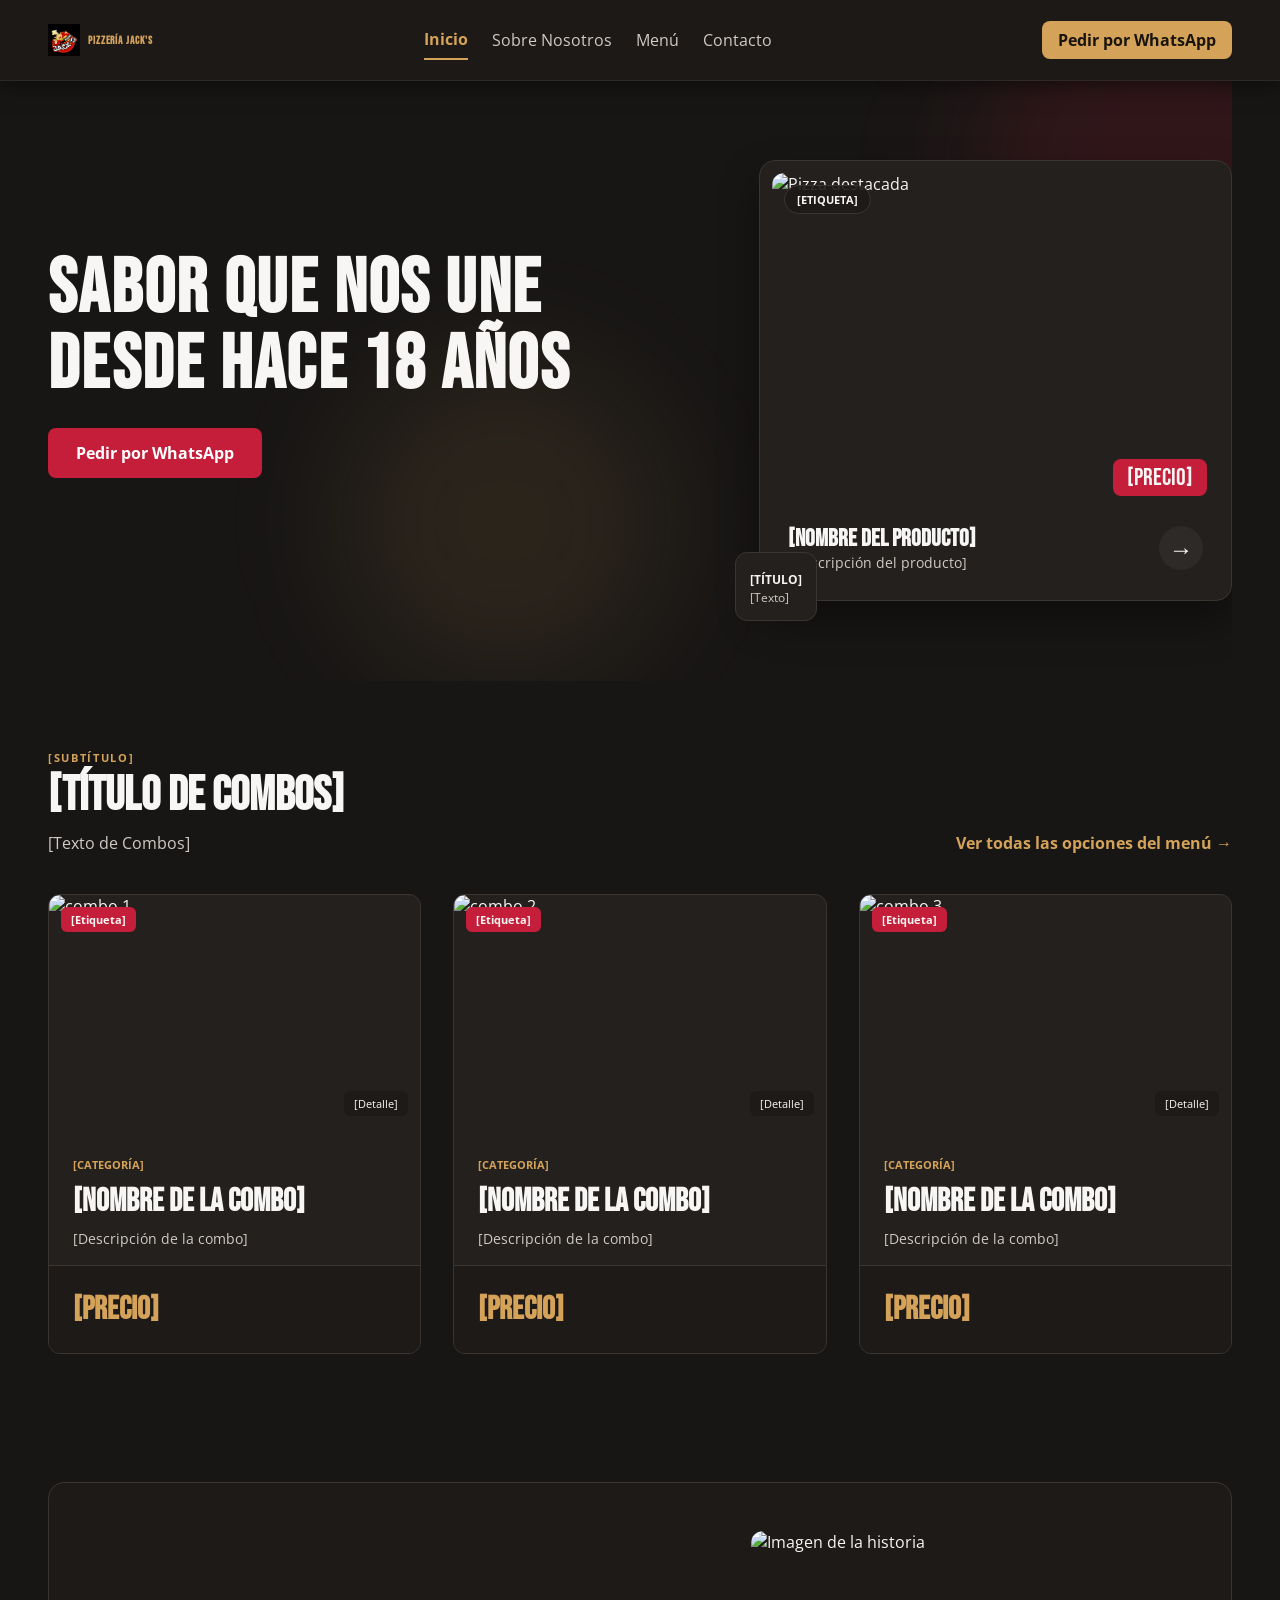
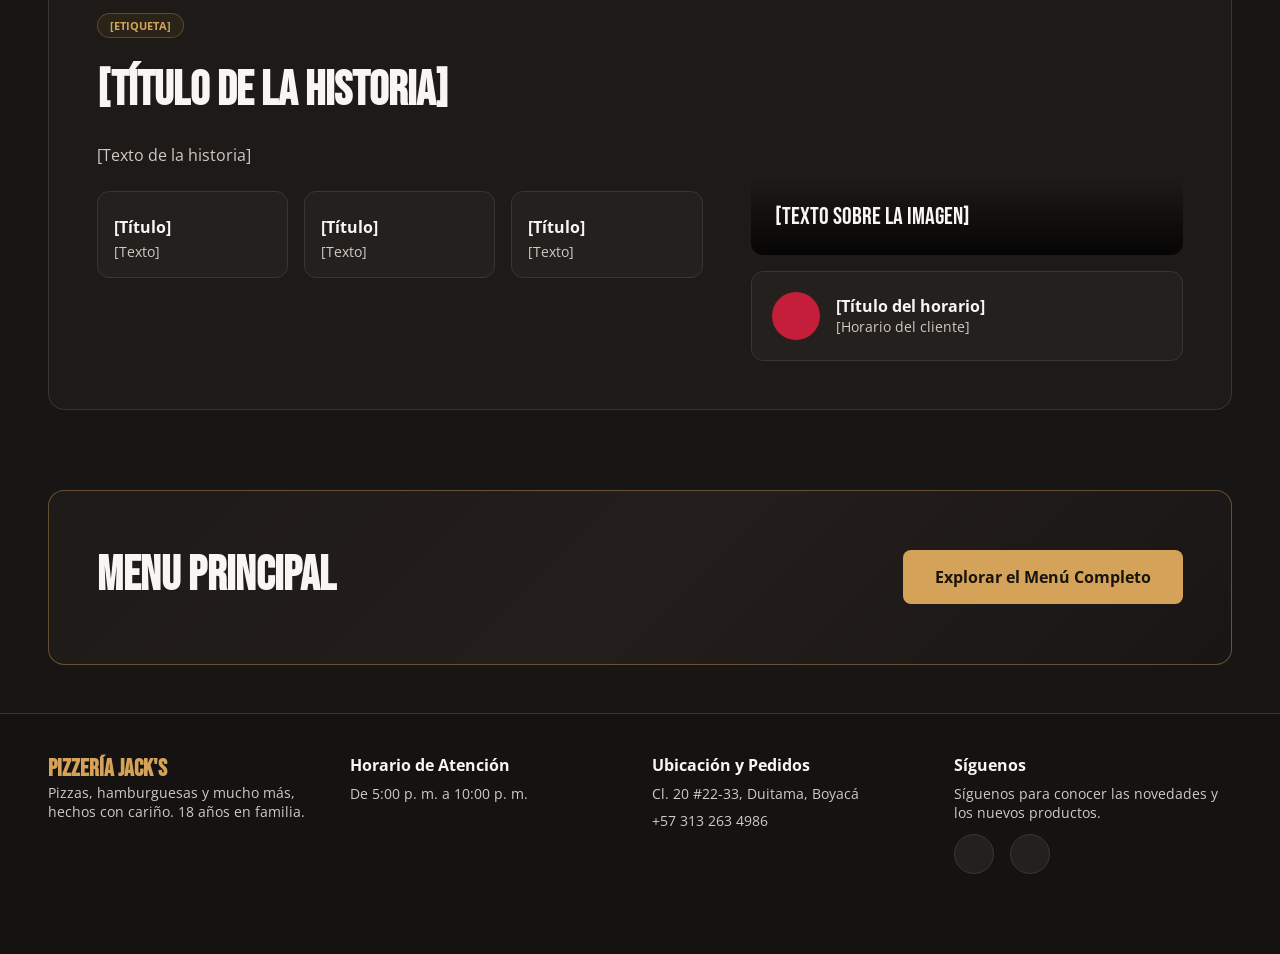
==== commit c9cb1cb5: "detalles" ====
--- a/index.html
+++ b/index.html
@@ -280,18 +280,12 @@
     </section>
 
 
-    <section class="menu-final" id="menu">
+    <section class="menu-final">
 
         <div>
-            <span>[Subtítulo]</span>
-
-            <h2>[Título del menú]</h2>
-
-            <p>[Texto del menú]</p>
-        </div>
-
-        <a href="#">Explorar el Menú Completo</a>
-
+            <h2>Menu Principal</h2>
+        </div>
+        <a href="menu.html">Explorar el Menú Completo</a>
     </section>
 
     </main>
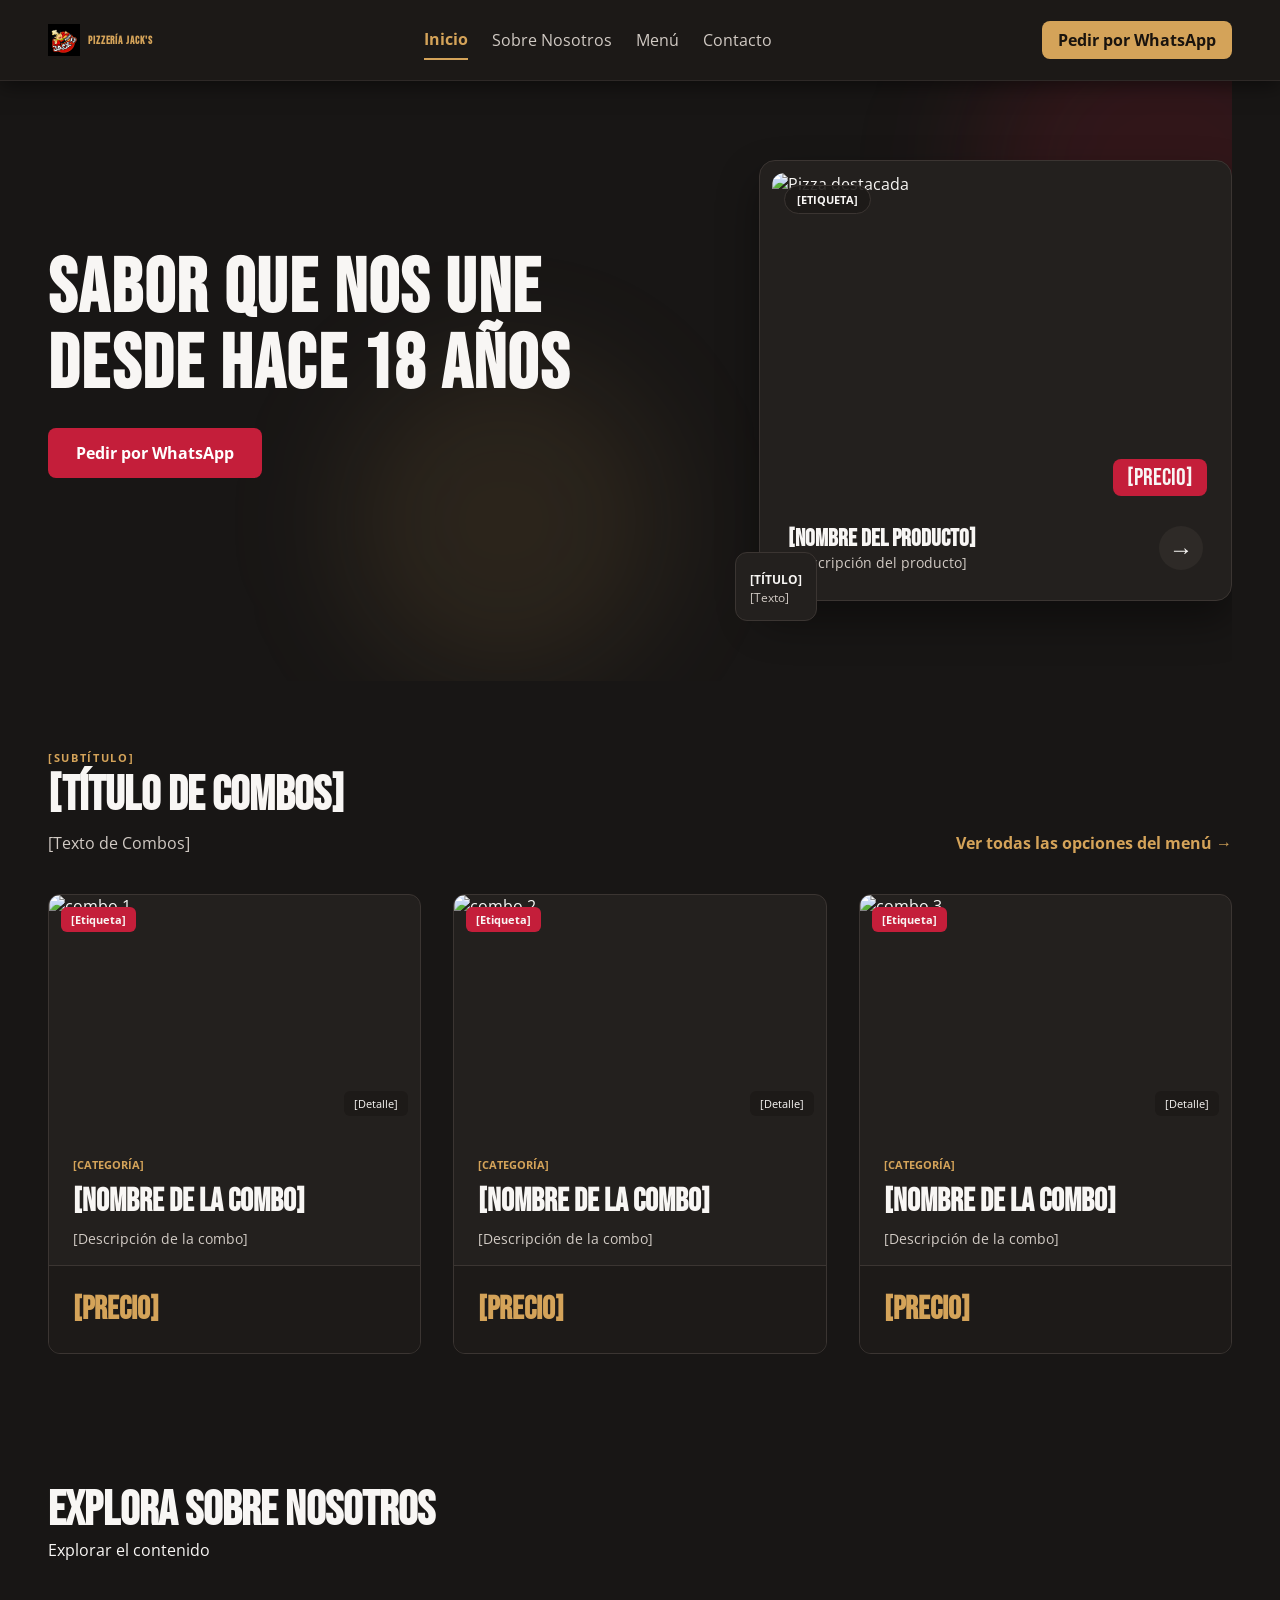
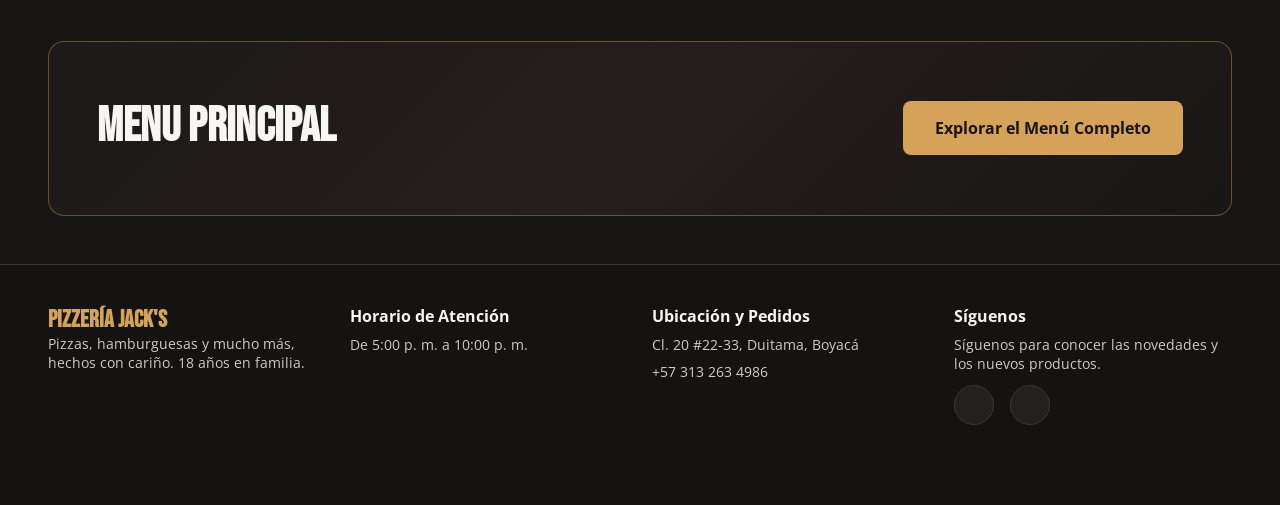
==== commit abce44d6: "detalles" ====
--- a/index.html
+++ b/index.html
@@ -226,57 +226,12 @@
 
     <section class="esencia" id="nosotros">
 
-        <div class="esencia-contenido">
-
-            <div class="historia">
-                <span class="etiqueta">[Etiqueta]</span>
-
-                <h2>[Título de la historia]</h2>
-
-                <p>[Texto de la historia]</p>
-
-                <div class="pilares">
-
-                    <div>
-                        <span></span>
-                        <h4>[Título]</h4>
-                        <p>[Texto]</p>
-                    </div>
-
-                    <div>
-                        <span></span>
-                        <h4>[Título]</h4>
-                        <p>[Texto]</p>
-                    </div>
-
-                    <div>
-                        <span></span>
-                        <h4>[Título]</h4>
-                        <p>[Texto]</p>
-                    </div>
-
-                </div>
-            </div>
-
-
-            <div class="visual">
-
-                <div class="visual-imagen">
-                    <img src="" alt="Imagen de la historia">
-                    <p>[Texto sobre la imagen]</p>
-                </div>
-
-                <div class="horario">
-                    <span></span>
-                    <div>
-                        <strong>[Título del horario]</strong>
-                        <p>[Horario del cliente]</p>
-                    </div>
-                </div>
-
-            </div>
-
-        </div>
+
+            <div>
+                <h2>Explora sobre nosotros</h2>
+            </div>
+
+            <a href="sobre-nosotros.html">Explorar el contenido</a>
     </section>
 
 
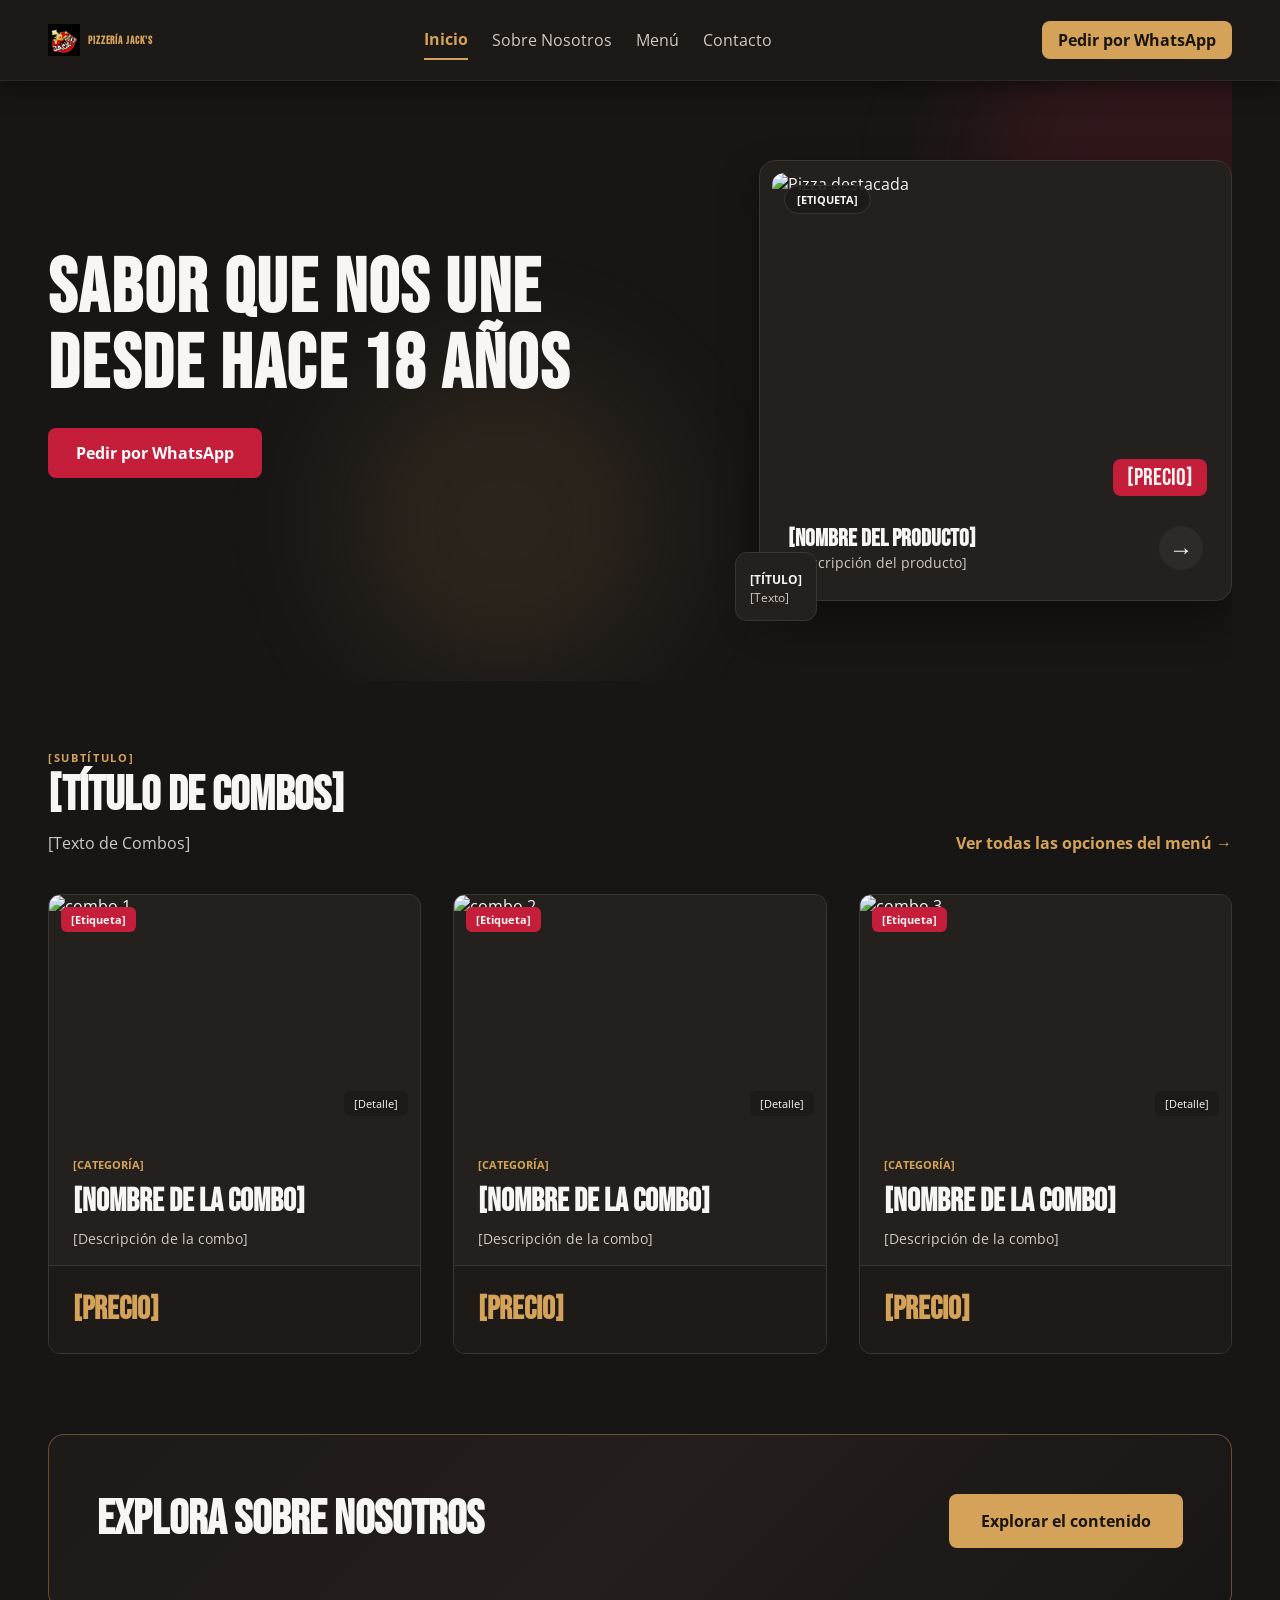
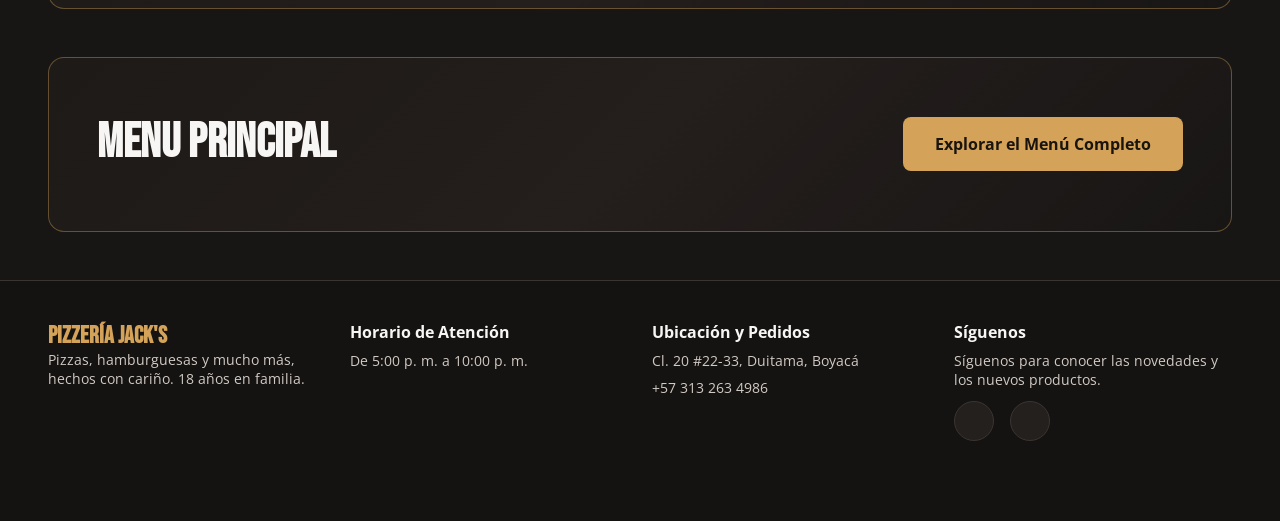
==== commit 02b77c37: "detalles" ====
--- a/index.html
+++ b/index.html
@@ -224,9 +224,7 @@
     </section>
 
 
-    <section class="esencia" id="nosotros">
-
-
+    <section class="menu-final" id="nosotros">
             <div>
                 <h2>Explora sobre nosotros</h2>
             </div>
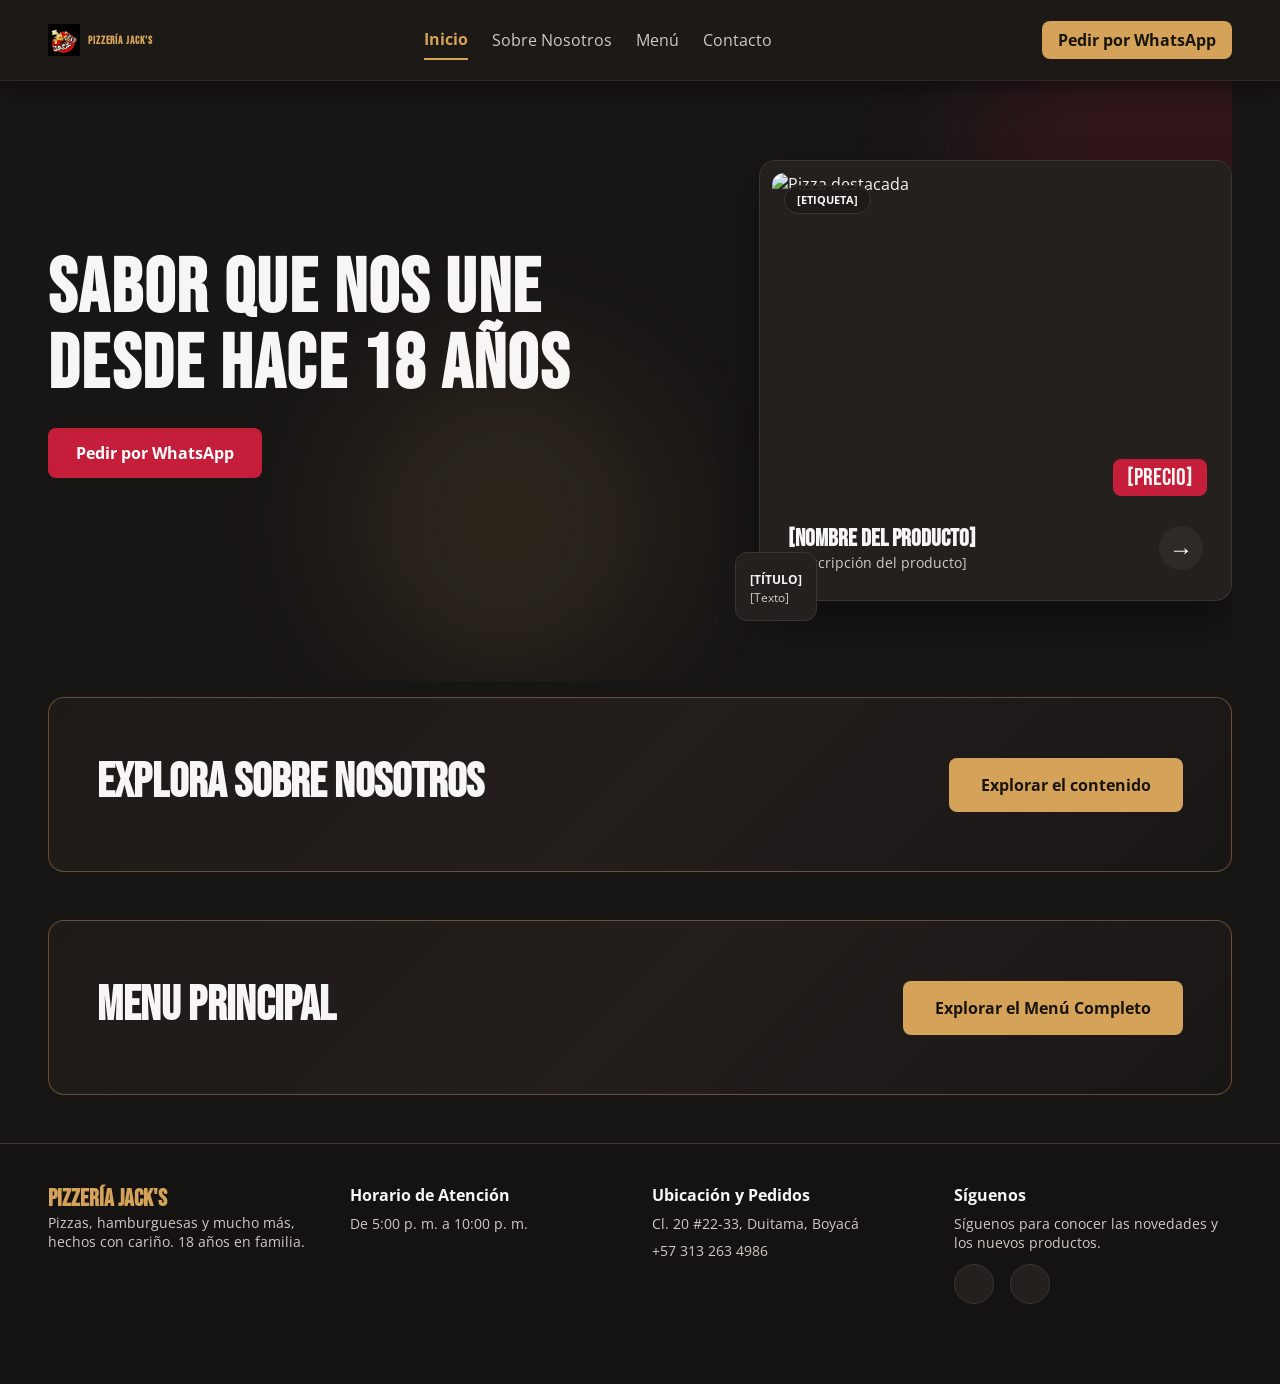
==== commit d2e29178: "detalles" ====
--- a/index.html
+++ b/index.html
@@ -140,7 +140,7 @@
     </section>
 
 
-    <section class="Combos" id="combos">
+    <!--<section class="Combos" id="combos">
 
         <div class="titulo-seccion">
             <div>
@@ -193,8 +193,6 @@
                         <div>
                             <strong>[Precio]</strong>
                         </div>
-
-                        <!--<a href="#">🛒 Pedir Esta combo</a>-->
                     </div>
                 </div>
             </div>
@@ -221,7 +219,7 @@
             </div>
 
         </div>
-    </section>
+    </section>-->
 
 
     <section class="menu-final" id="nosotros">
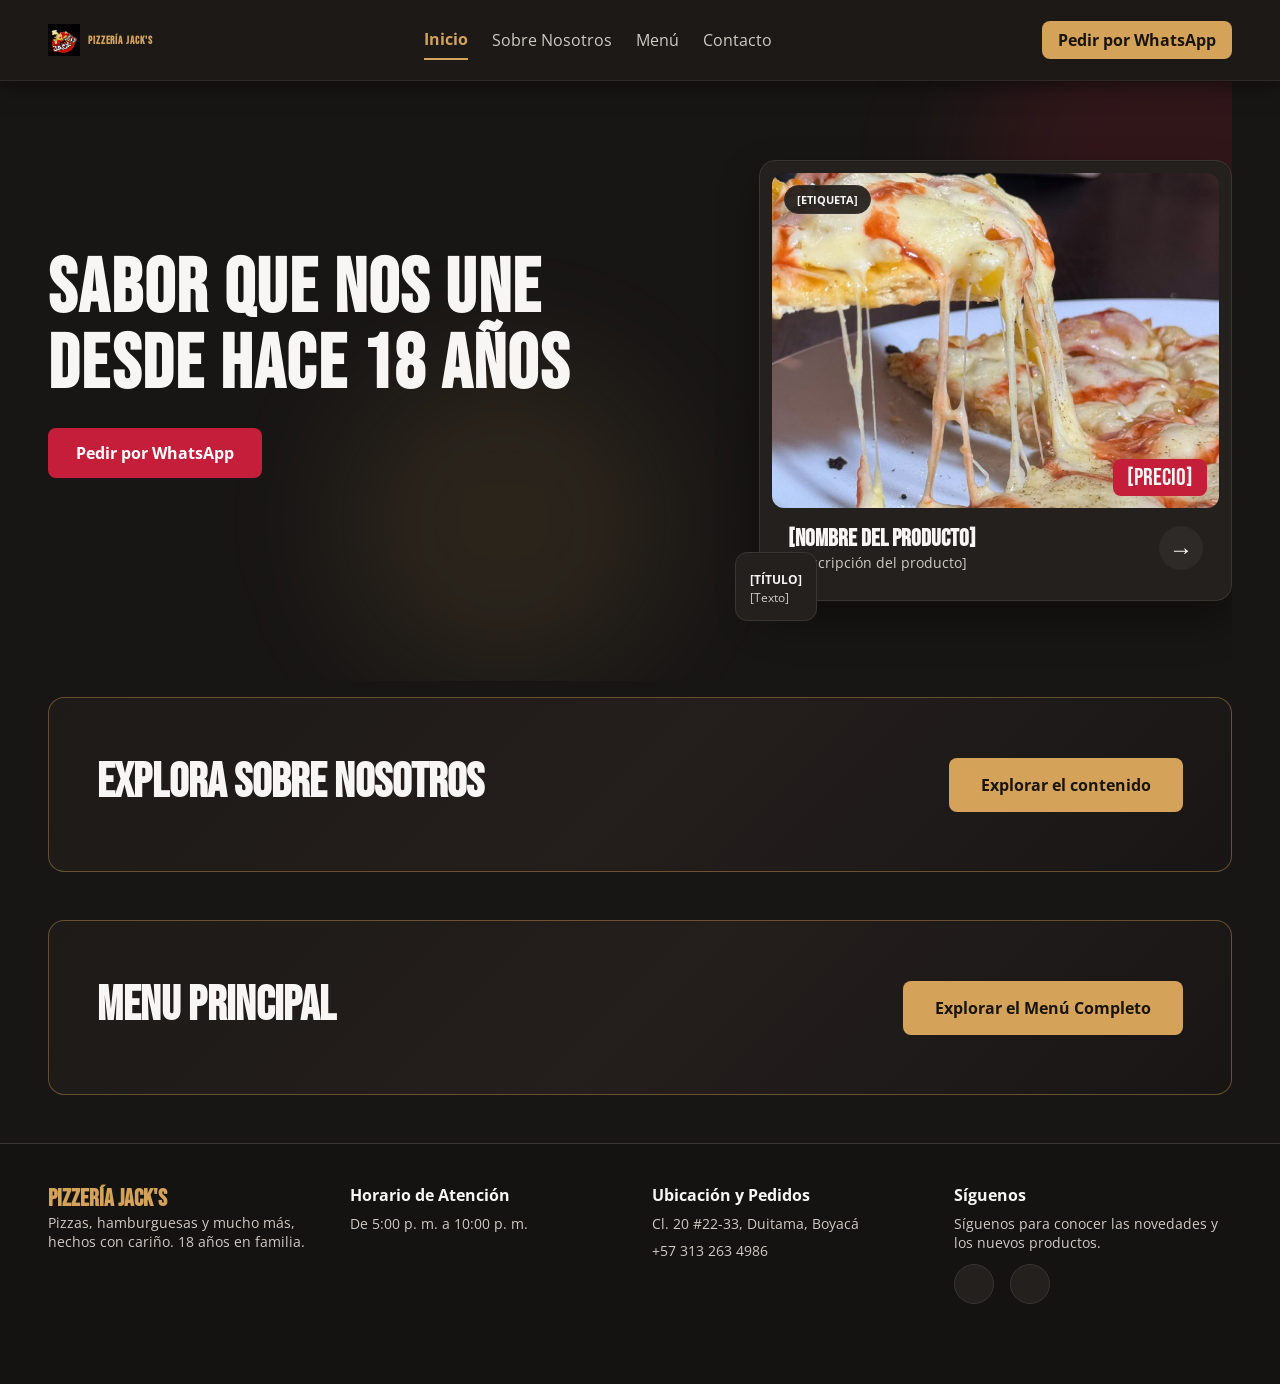
==== commit 7fe76293: "Merge branch 'main' into DesarrolloMaria" ====
--- a/index.html
+++ b/index.html
@@ -103,7 +103,7 @@
                 <div class="pizza-card">
 
                     <div class="pizza-imagen">
-                        <img src="" alt="Pizza destacada">
+                        <img src="assets/Fotos/Porción Tradicional.jpeg" alt="Pizza destacada">
 
                         <span class="estrella">[Etiqueta]</span>
                         <span class="precio">[Precio]</span>
@@ -144,9 +144,8 @@
 
         <div class="titulo-seccion">
             <div>
-                <span class="mini-titulo">[Subtítulo]</span>
-                <h2>[Título de Combos]</h2>
-                <p>[Texto de Combos]</p>
+                <h2>Combos</h2>
+                <p>Nuestros Combos</p>
             </div>
 
             <a href="#">Ver todas las opciones del menú →</a>
@@ -157,9 +156,44 @@
 
             <div class="combo-card">
                 <div class="combo-imagen">
-                    <img src="" alt="combo 1">
+                    <img src="assets/Fotos/Combo Ham Sencilla.jpeg" alt="combo 1">
                     <span>[Etiqueta]</span>
                     <small>[Detalle]</small>
+                </div>
+
+                <div class="combo-contenido">
+                    <span>Hamburguesas</span>
+                    <h3>Hamburguesa sencilla en combo</h3>
+                    <p>Papas + Gaseosa</p>
+
+                    <div class="combo-precio">
+                        <div>
+                            <strong>$18.500</strong>
+                        </div>
+
+                    </div>
+                </div>
+            </div>
+
+
+            <div class="combo-card">
+                <div class="combo-imagen">
+                    <img src="assets/Fotos/Combo Ham Trijack's.jpeg" alt="combo 2">
+                    <span>[Etiqueta]</span>
+                    <small>[Detalle]</small>
+                </div>
+
+                <div class="combo-contenido">
+                    <span>Hamburguesa</span>
+                    <h3>Hambueguesa Trijack's en combo</h3>
+                    <p>Carne de res, cerdo y pollo, tocineta, tres porciones de queso, huevo de codorniz y gaseosa</p>
+
+                    <div class="combo-precio">
+                        <div>
+                            <strong>29.500</strong>
+                        </div>
+                    </div>
+
                 </div>
 
                 <div class="combo-contenido">
@@ -171,49 +205,6 @@
                         <div>
                             <strong>[Precio]</strong>
                         </div>
-
-                    </div>
-                </div>
-            </div>
-
-
-            <div class="combo-card">
-                <div class="combo-imagen">
-                    <img src="" alt="combo 2">
-                    <span>[Etiqueta]</span>
-                    <small>[Detalle]</small>
-                </div>
-
-                <div class="combo-contenido">
-                    <span>[Categoría]</span>
-                    <h3>[Nombre de la combo]</h3>
-                    <p>[Descripción de la combo]</p>
-
-                    <div class="combo-precio">
-                        <div>
-                            <strong>[Precio]</strong>
-                        </div>
-                    </div>
-                </div>
-            </div>
-
-
-            <div class="combo-card">
-                <div class="combo-imagen">
-                    <img src="" alt="combo 3">
-                    <span>[Etiqueta]</span>
-                    <small>[Detalle]</small>
-                </div>
-
-                <div class="combo-contenido">
-                    <span>[Categoría]</span>
-                    <h3>[Nombre de la combo]</h3>
-                    <p>[Descripción de la combo]</p>
-
-                    <div class="combo-precio">
-                        <div>
-                            <strong>[Precio]</strong>
-                        </div>
                     </div>
                 </div>
             </div>
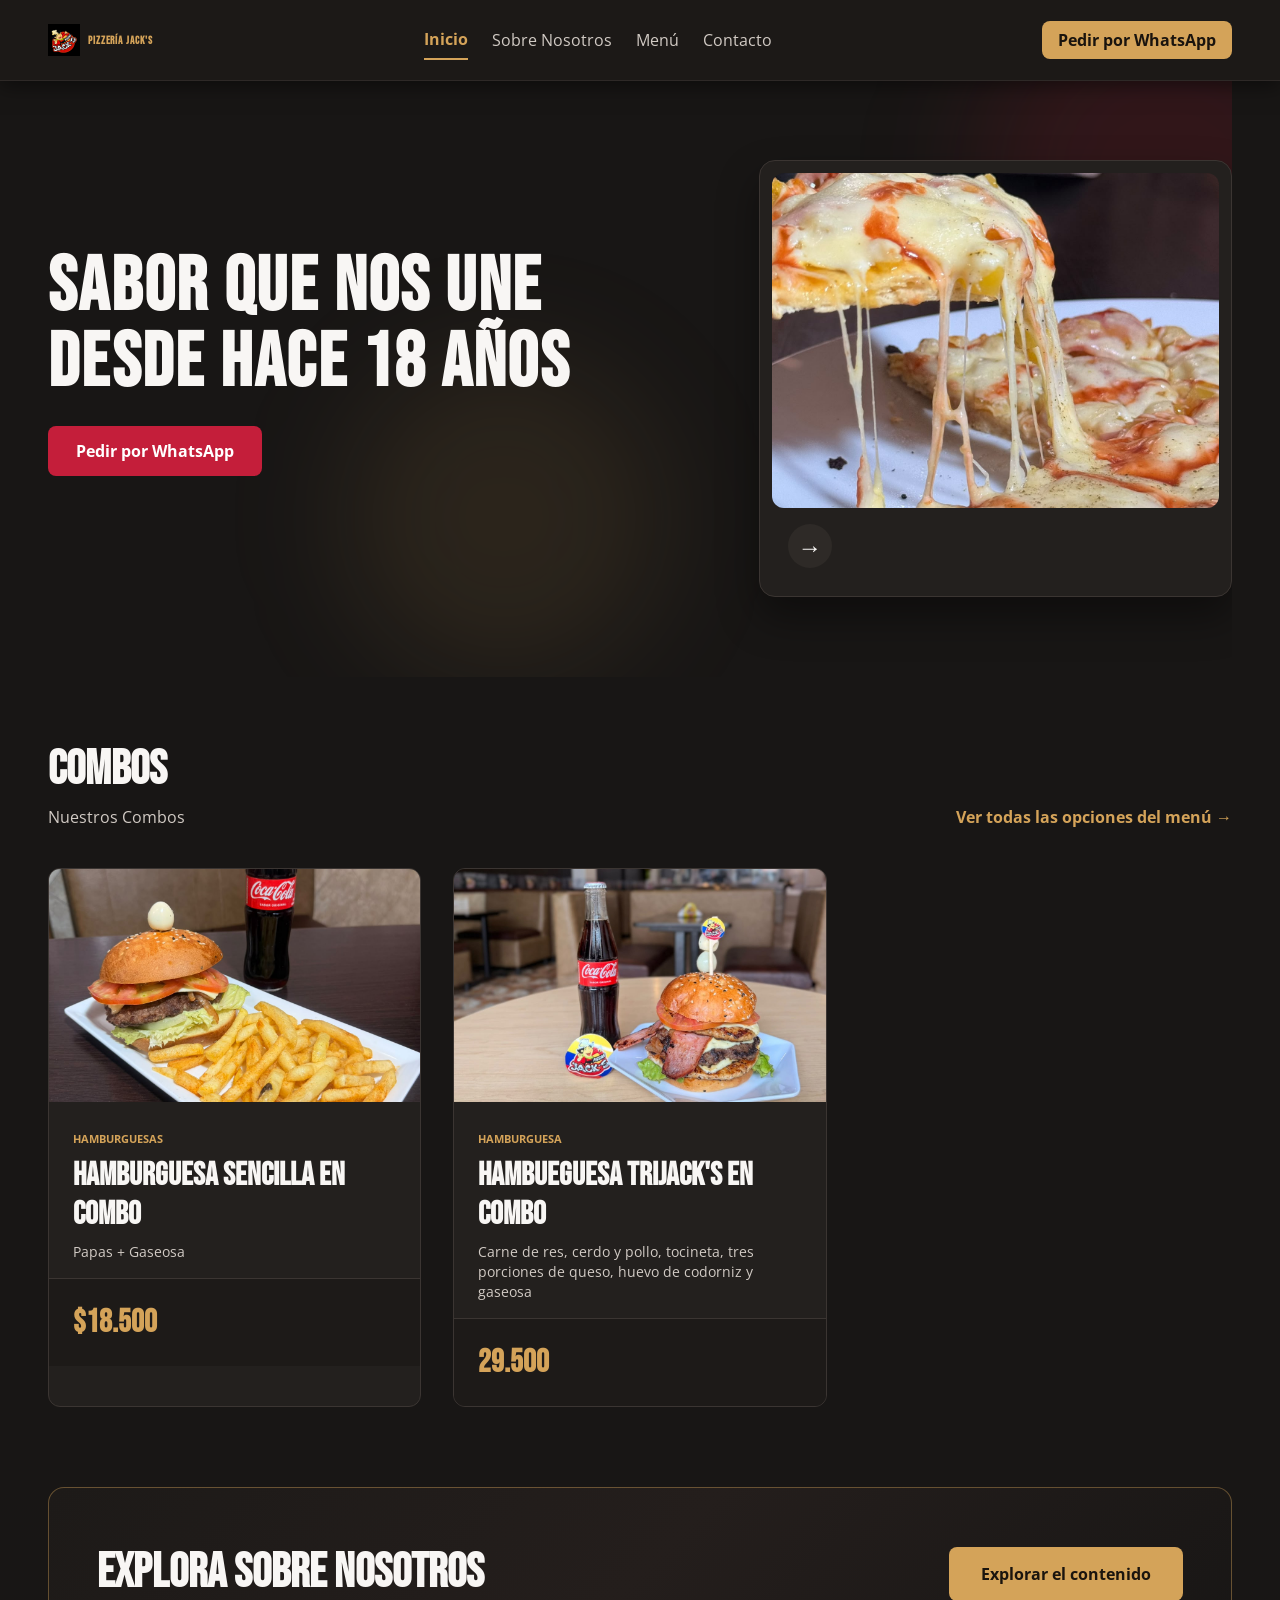
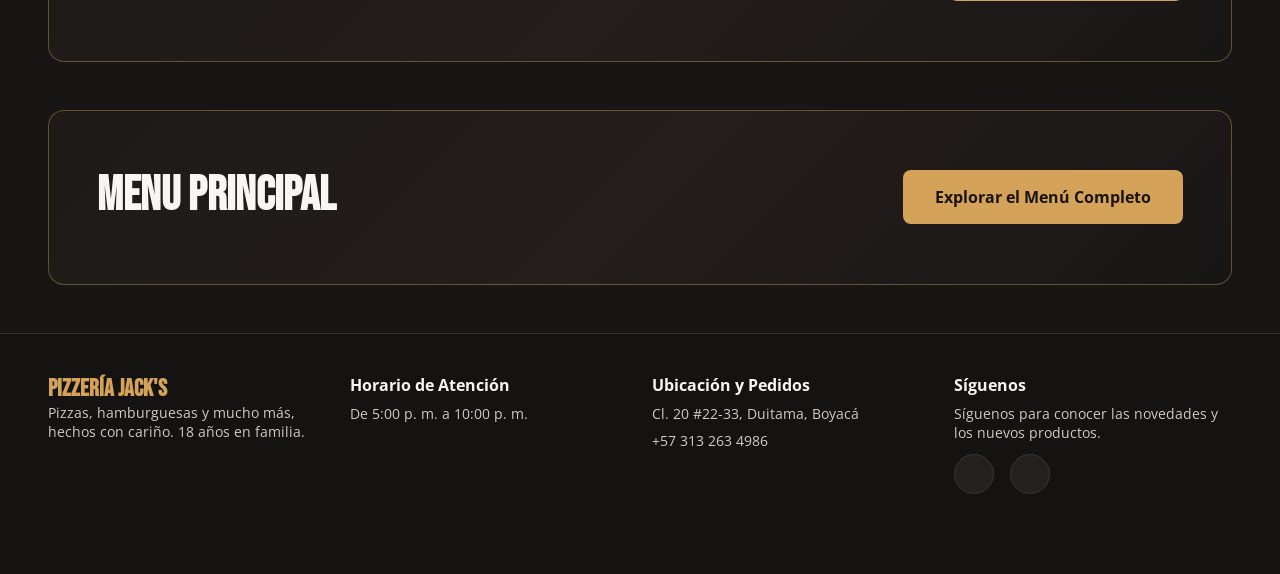
==== commit d172ca17: "Se arreglan conflictos de rama" ====
--- a/index.html
+++ b/index.html
@@ -104,18 +104,10 @@
 
                     <div class="pizza-imagen">
                         <img src="assets/Fotos/Porción Tradicional.jpeg" alt="Pizza destacada">
-
-                        <span class="estrella">[Etiqueta]</span>
-                        <span class="precio">[Precio]</span>
                     </div>
 
                     <div class="pizza-info">
-                        <div>
-                            <h2>[Nombre del producto]</h2>
-                            <p>[Descripción del producto]</p>
-                        </div>
-
-                        <a
+                                            <a
                             href="https://api.whatsapp.com/send?phone=573132634986"
                             target="_blank"
                             class="flecha"
@@ -125,15 +117,6 @@
                     </div>
 
                 </div>
-
-                <div class="recien-horneada">
-                    
-                    <div>
-                        <strong>[Título]</strong>
-                        <p>[Texto]</p>
-                    </div>
-                </div>
-
             </div>
 
         </div>
@@ -211,7 +194,62 @@
 
         </div>
     </section>-->
-
+    <section class="Combos" id="combos">
+
+        <div class="titulo-seccion">
+            <div>
+                <h2>Combos</h2>
+                <p>Nuestros Combos</p>
+            </div>
+
+            <a href="#">Ver todas las opciones del menú →</a>
+        </div>
+
+
+        <div class="Combos-grid">
+
+            <div class="combo-card">
+                <div class="combo-imagen">
+                    <img src="assets/Fotos/Combo Ham Sencilla.jpeg" alt="combo 1">
+                </div>
+
+                <div class="combo-contenido">
+                    <span>Hamburguesas</span>
+                    <h3>Hamburguesa sencilla en combo</h3>
+                    <p>Papas + Gaseosa</p>
+
+                    <div class="combo-precio">
+                        <div>
+                            <strong>$18.500</strong>
+                        </div>
+
+                    </div>
+                </div>
+            </div>
+
+
+            <div class="combo-card">
+                <div class="combo-imagen">
+                    <img src="assets/Fotos/Combo Ham Trijack's.jpeg" alt="combo 2">
+                </div>
+
+                <div class="combo-contenido">
+                    <span>Hamburguesa</span>
+                    <h3>Hambueguesa Trijack's en combo</h3>
+                    <p>Carne de res, cerdo y pollo, tocineta, tres porciones de queso, huevo de codorniz y gaseosa</p>
+
+                    <div class="combo-precio">
+                        <div>
+                            <strong>29.500</strong>
+                        </div>
+                    </div>
+
+                </div>
+
+            </div>
+
+        </div>
+    </section>
 
     <section class="menu-final" id="nosotros">
             <div>
